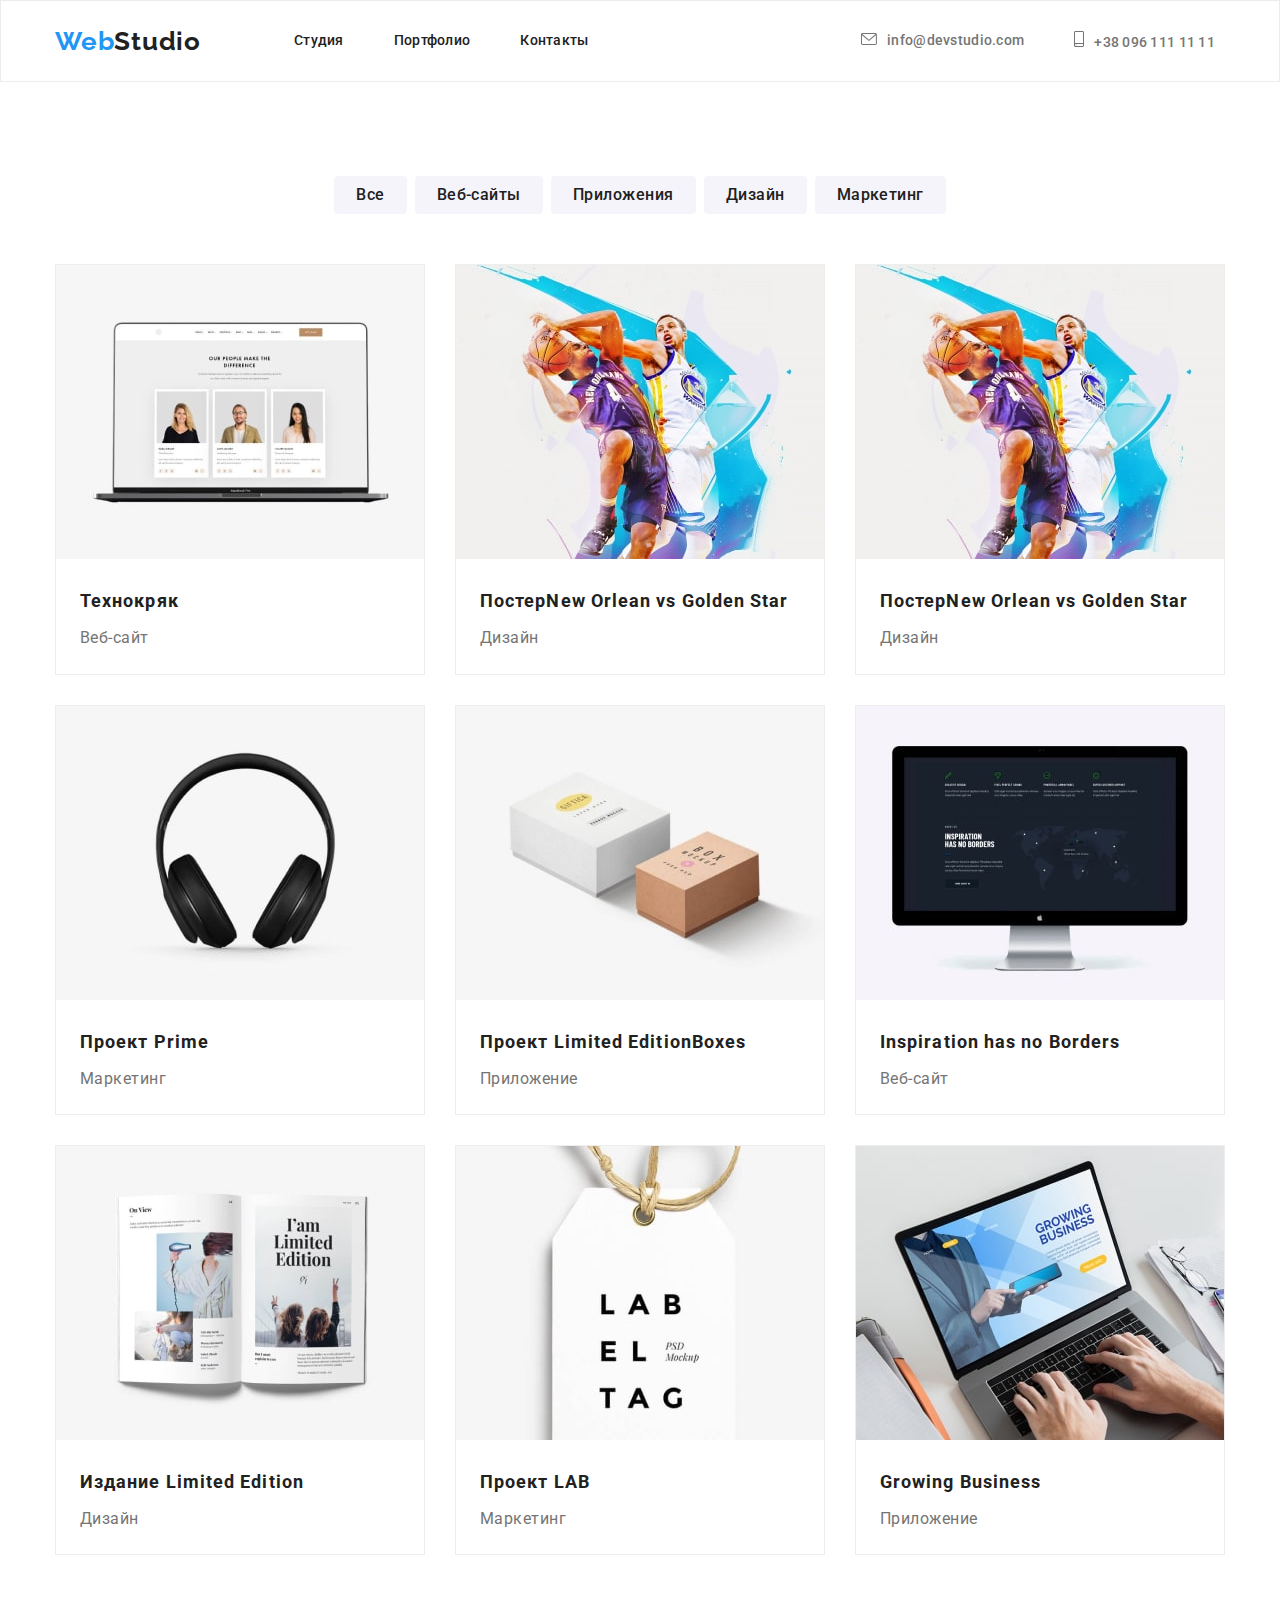
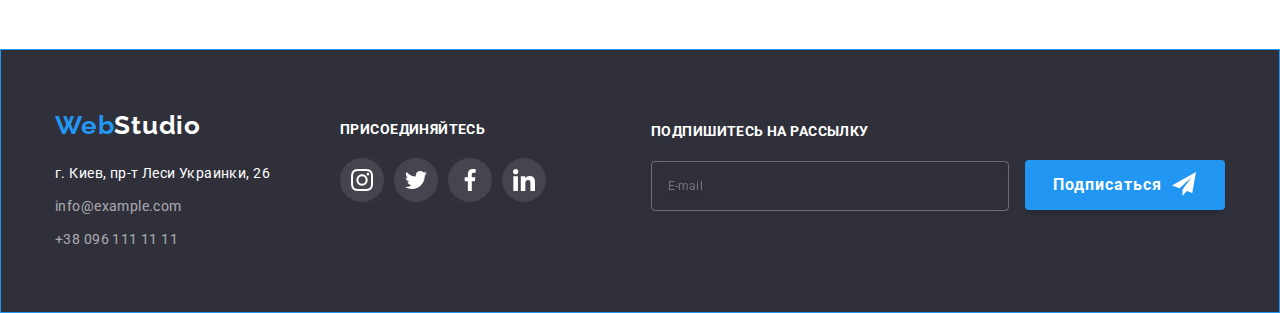
==== portfolio.html @ b1e1c4d8 "ДЗ6" ====
<!DOCTYPE html>
<html lang="ru">
  <head>
    <meta charset="UTF-8" />
    <meta http-equiv="X-UA-Compatible" content="IE=edge" />
    <meta name="viewport" content="width=device-width, initial-scale=1.0" />
    <title>portfolio</title>
    <link
      href="https://fonts.googleapis.com/css2?family=Comfortaa&family=Montserrat:wght@400;500;700&family=Open+Sans:wght@400;600;700&family=Raleway:wght@400;600;700&family=Roboto:wght@400;500;700;900&display=swap"
      rel="stylesheet"
    />
    <link rel="stylesheet" href="https://cdnjs.cloudflare.com/ajax/libs/modern-normalize/1.1.0/modern-normalize.min.css">  
    <link rel="stylesheet" href="https://cdnjs.cloudflare.com/ajax/libs/modern-normalize/1.1.0/modern-normalize.min.css">
    <link rel="stylesheet" href="./CSS/styles.css" class="body"/>
  </head>
  <body>

    <!-- -------header------- -->

    <header class="page-header">
     <div class="conteiner header">
         <a href="./index.html" class="link header-text-first" lang="en"><span class="header-text">Web</span>Studio</a>
     <ul class="header-list">
        <li class="header-item"><a href="" class="header-link link">Студия</a></li>
        <li class="header-item"><a href="" class="header-link current link">Портфолио</a></li>
        <li class="header-item"><a href="" class="header-link link ">Контакты</a></li>
     </ul>
    <ul class="contacts">
         <li class="header-item-contact">
             <a href="mailtoinfo@devstudio.com" class="header-mail link">
                 <svg class="header-icon" width="16" height="12">
                             <use href="./images/icons.svg#icon-envelope"></use>
                         </svg>info@devstudio.com</a>
                        </li>
         <li class="header-item-contact">
             <a href="tel:+380961111111" class="header-tel link">
                 <svg class="header-icon" width="10" height="16">
                             <use href="./images/icons.svg#icon-smartphone"></use>
                         </svg>+38 096 111 11 11</a>
                        </li>
     </ul>
     </div>
 </header>

    <main>
      <section class="section-portfolio">
        <div class="conteiner button">
           <h1 class="visually-hidden">portfolio</h1>
        <ul class="button-list">
          <li class="item"><button type="button" class="button-item">Все</button></li>
          <li class="item"><button type="button" class="button-item">Веб-сайты</button></li>
          <li class="item"><button type="button" class="button-item">Приложения</button></li>
          <li class="item"><button type="button" class="button-item">Дизайн</button></li>
          <li class="item"><button type="button" class="button-item">Маркетинг</button></li>
        </ul>
        </div>
       

      <!-- -------EXAMPLES------- -->
    
        <div class="conteiner examples">
          <ul class="examples-list">
          <li class="examples-item">
            <a href="" class="examples-link">
              <div class="examples-color-text">
              <img
              src="./images/portfolio1.jpg"
              alt=""
              width="370"
              height="294"/>
              <p class="color-text">Ресурс предлагает комплексные предложения с разным уровнем функционала и сервисов. Все это позволит посетителю получить исчерпывающие сведения о компании или частном лице.</p>
            </div>

              <div class="card">
                <h2 class="examples-title link">Технокряк</h2>
            <p class="examples-text">Веб-сайт</p>
              </div>
            </a>
            
          </li>

          <li class="examples-item">
            <a href="" class="examples-link">
              <div class="examples-color-text">
              <img
              src="./images/portfolio2.jpg"
              alt="постер"
              width="370"
              height="294"/>
              <p class="color-text">Ресурс предлагает комплексные предложения с разным уровнем функционала и сервисов. Все это позволит посетителю получить исчерпывающие сведения о компании или частном лице.</p>
            </div>
            
              <div class="card">
                 <h2 class="examples-title">
              Постер<span lang="en">New Orlean vs Golden Star</span>
            </h2>
            <p class="examples-text">Дизайн</p>
              </div>
            </a>
            
          </li>
          <li class="examples-item">
            <a href="" class="examples-link">
              <div class="examples-color-text">
              <img
              src="./images/portfolio2.jpg"
              alt="постер"
              width="370"
              height="294"/>
              <p class="color-text">Ресурс предлагает комплексные предложения с разным уровнем функционала и сервисов. Все это позволит посетителю получить исчерпывающие сведения о компании или частном лице.</p>
            </div>
            
              <div class="card">
                 <h2 class="examples-title">
              Постер<span lang="en">New Orlean vs Golden Star</span>
            </h2>
            <p class="examples-text">Дизайн</p>
              </div>
            </a>
            
          </li>
          <li class="examples-item">
            <a href="" class="examples-link">
              <div class="examples-color-text">
              <img
              src="./images/portfolio4.jpg"
              alt="наушники"
              width="370"
              height="294"/>
              <p class="color-text">Ресурс предлагает комплексные предложения с разным уровнем функционала и сервисов. Все это позволит посетителю получить исчерпывающие сведения о компании или частном лице.</p>
            </div>
            
              <div class="card">
                <h2 class="examples-title">Проект <span lang="en">Prime</span></h2>
            <p class="examples-text">Маркетинг</p>
              </div>
            </a>
            
          </li>
          <li class="examples-item">
            <a href="" class="examples-link">
              <div class="examples-color-text">
              <img
              src="./images/portfolio5.jpg"
              alt="коробки"
              width="370"
              height="294"/>
              <p class="color-text">Ресурс предлагает комплексные предложения с разным уровнем функционала и сервисов. Все это позволит посетителю получить исчерпывающие сведения о компании или частном лице.</p>
            </div>
            
              <div class="card">
                <h2 class="examples-title">
              Проект <span lang="en">Limited EditionBoxes</span>
            </h2>
            <p class="examples-text">Приложение</p>
              </div>
            </a>
            
          </li>
          <li class="examples-item" >
            <a href="" class="examples-link">
              <div class="examples-color-text">
              <img src="./images/portfolio6.jpg" 
            alt="ноутбук"
              width="370"
              height="294"/>
              <p class="color-text">Ресурс предлагает комплексные предложения с разным уровнем функционала и сервисов. Все это позволит посетителю получить исчерпывающие сведения о компании или частном лице.</p>
            </div>
            
              <div class="card">
                <h2 class="examples-title" lang="en">Inspiration has no Borders</h2>
            <p class="examples-text">Веб-сайт</p>
              </div>
            </a>
            
          </li>
          <li class="examples-item">
            <a href="" class="examples-link">
              <div class="examples-color-text">
              <img
              src="./images/portfolio7.jpg"
              alt="журнал"
              width="370"
              height="294"/>
              <p class="color-text">Ресурс предлагает комплексные предложения с разным уровнем функционала и сервисов. Все это позволит посетителю получить исчерпывающие сведения о компании или частном лице.</p>
            </div>
            
              <div class="card">
                <h2 class="examples-title">Издание <span lang="en">Limited Edition</span>
            </h2>
            <p class="examples-text">Дизайн</p>
              </div>
            </a>
            
          </li>
          <li class="examples-item">
            <a href="" class="examples-link">
              <div class="examples-color-text">
              <img
              src="./images/portfolio8.jpg"
              alt="проект"
              width="370"
              height="294"
            />
            <p class="color-text">Ресурс предлагает комплексные предложения с разным уровнем функционала и сервисов. Все это позволит посетителю получить исчерпывающие сведения о компании или частном лице.</p>
            </div>
            
            <div class="card">
              <h2 class="examples-title">Проект <span lang="en">LAB</span></h2>
            <p class="examples-text">Маркетинг</p>
            </div>
            </a>
          
          </li>
          <li class="examples-item">
            <a href="" class="examples-link">
              <div class="examples-color-text">
              <img
              src="./images/portfolio9.jpg"
              alt="ноутбук"
              width="370"
              height="294"/>
              <p class="color-text">Ресурс предлагает комплексные предложения с разным уровнем функционала и сервисов. Все это позволит посетителю получить исчерпывающие сведения о компании или частном лице.</p>
            </div>
            
              <div class="card">
                <h2 class="examples-title" lang="en">Growing Business</h2>
            <p class="examples-text">Приложение</p>
              </div>
            </a>
          </li>
        </ul>
        </div>
      
      </section>
    </main>

    <!-- ---FOOTER--- -->
    <footer class="footer">

    <div class="conteiner">

        <ul class="footer-position">
    <li>
        <a href="" class="footer-link link" lang="en" ><span class="footer-text-first">Web</span><span class="footer-text-second">Studio</span></a>
<address class="footer-list"><a href="https://goo.gl/maps/AT3xG3cLioMoSBbq5" target="_blank" class="footer-link-map link">г. Киев, пр-т Леси Украинки, 26</a></address>
<ul>
    <li class="foote-list"><a href="mailto:info@example.com" class="footer-email link">info@example.com</a></li>
    <li><a href="tel:+380961111111" class="footer-tel link">+38 096 111 11 11</a></li>
</ul>
    </li>
    <li class="conteiner-footer-second">
        <h2 class="footer-title">присоединяйтесь</h2>
            <ul class="footer-action list">
                 <li class="footer-action-item">
                     <a href="" class="footer-action-link">
                         <svg class="footer-action-icon" width="22" height="22">
                             <use href="./images/icons.svg#icon-instagram"></use>
                         </svg>
                     </a>
                         
                </li>
                <li class="footer-action-item">
                     <a href="" class="footer-action-link">
                         <svg class="footer-action-icon" width="22" height="22">
                             <use href="./images/icons.svg#icon-twitter"></use>
                         </svg>
                     </a>
                         
                </li>
                <li class="footer-action-item">
                     <a href="" class="footer-action-link">
                         <svg class="footer-action-icon" width="22" height="22">
                             <use href="./images/icons.svg#icon-facebook"></use>
                         </svg>
                     </a>
                         
                </li>
                <li class="footer-action-item">
                     <a href="" class="footer-action-link">
                         <svg class="footer-action-icon" width="22" height="22">
                             <use href="./images/icons.svg#icon-linkedin"></use>
                         </svg>
                     </a>
                         
                </li>
                 
             </ul>
    </li>

    <li class="footer-form">
        <p class="footer-title">Подпишитесь на рассылку</p>
        <form action="">
            <input class="footer-input footer-input-text" type="text" name="" id="" placeholder="E-mail">
            <button class="footer-button" type="submit">Подписаться
                <span><svg class="footer-form-icon" width="24" height="24">
                             <use href="./images/icons2.svg#icon-send"></use>
                         </svg></span>
            </button>
        </form>
    </li>
</ul>

             </div>
    </div>
</footer>
  </body>
</html>
---- CSS/styles.css ----
:root {
  --main-title-color:#212121 ;
  --second-title-color: #757575;
  --third-title-color: #FFFFFF;;
  --accent-color: #2196F3; 
  --timing-function: cubic-bezier(0.4, 0, 0.2, 1);
}

body {
  font-family: "Roboto", sans-serif;
  background-color: #FFFFFF;

}

ul {
    list-style: none;
    padding: 0;
    margin: 0;
}

.link {
  text-decoration: none;
}

.visually-hidden {
  position: absolute;
  white-space: nowrap;
  width: 1px;
  height: 1px;
  overflow: hidden;
  border: 0;
  padding: 0;
  clip: rect(0 0 0 0);
  clip-path: inset(50%);
  margin: -1px;
}

.conteiner {
  width: 1200px;
  margin-left: 15px;
    margin-right: 15px;
  /* outline: 1px solid tomato; */
}

.h1,
.h2,
.h3,
.p,
.ul {
  margin-top: 0;
  margin-bottom: 0;
}

/* <!-- ---header--- --> */
.header {
display: flex;
align-items: center;
}

.page-header {
border: 1px solid  #ECECEC;
}

.header-text-first,
.header-text {
  font-family: 'Raleway', sans-serif;
  font-weight: 700;
font-size: 26px;
line-height: 1.19;
letter-spacing: 0.03em;
color: var(--main-title-color)
}

.header-text {
color: var(--accent-color);
}

.text {
color: #000000;
}

.header-icon {
align-items: center;
margin-right: 10px;
fill: currentColor;
}


.header-link:hover,
.header-link:focus,
.header-mail:hover,
.header-mail:focus,
.header-tel:hover,
.header-tel:focus {
  color: var(--accent-color);
}


.header-list {
  display: flex;
  margin-left: 93px;
}

.header-link,
.header-mail {
  font-weight: 500;
font-size: 14px;
line-height: 1.14;
letter-spacing: 0.02em;
color: var(--second-title-color);
transition: color 250ms cubic-bezier(0.4, 0, 0.2, 1);
}


.header-item:not(:last-child) {
  margin-right: 50px;
} 

.current {
  color: var(--accent-color);
   display: block;
  padding-bottom: 32px;
  padding-top: 32px;
  position: relative;
}

.header-link {
  display: block;
  padding-bottom: 32px;
  padding-top: 32px;
  font-weight: 500;
font-size: 14px;
line-height: 1.14;
letter-spacing: 0.02em;
color: #212121;
}

.current::after{
  content: '';
  display: block;
  width: 100%;
height: 4px;
margin-top: 28px;
position: absolute;
background: #2196F3;
border-radius: 2px;

opacity: 0;
transition: opacity 250ms var(--timing-function) ;
}

.header-link:hover::after {
  opacity: 1;
}

.header-mail {
color: var(--second-title-color);
margin-right: 50px;
}


.header-tel {
  font-weight: 500;
font-size: 14px;
line-height: 1.14;
letter-spacing: 0.02em;
  color: var(--second-title-color);
 margin-right: 10px;
 transition: color 250ms cubic-bezier(0.4, 0, 0.2, 1);
}

.contacts {
  margin-left: auto;
  display: flex;
  justify-content: center;
}

/* <!-- ---HERO--- --> */

.hero {
  background-color: #2F303A;
}

.overlay {
  min-width: 1600px;
  height: 600px;
  margin-right: auto;
  margin-left: auto;
  background-image: linear-gradient(
      rgba(47, 48, 58, 0.4),
      rgba(47, 48, 58, 0.4)
    ),
  url(../images/hero-picture.jpg);
   background-position: center;
  background-size: cover;
  background-repeat: no-repeat;
}

.conteiner-hero {
  text-align: center;
  padding-top: 200px;
  padding-bottom: 200px;
}

.hero-title {
  margin-top: 0;
  margin-bottom: 0;
  padding-bottom: 30px;
  font-weight: 900;
font-size: 44px;
line-height: 1.36;
letter-spacing: 0.06em;
text-transform: uppercase;
color: var(--third-title-color);
}
.hero-button {
  font-family: 'Roboto', sans-serif;
font-weight: 700;
font-size: 16px;
line-height: 1.88;
min-width: 200px;
min-height: 50px;
box-shadow: 0px 4px 4px rgba(0, 0, 0, 0.15);
border-radius: 4px;
border: none;
align-items: center;
letter-spacing: 0.06em;
color: #FFFFFF;
background-color: #2196F3;
/* position: relative; */
}



/* <!-- ---benefits--- --> */

.benefits {
  padding-top: 94px;
  padding-bottom: 94px;
  
}

.benefits-list {
  display: flex;
  background-color: F5F4FA;
}

.benefits-cart {
  display: flex;
  align-items: center;
  justify-content: center;
 height: 120px;
 width: 270px;
 background-color: #F5F4FA;
 margin-bottom: 30px;
 
}

.benefits-item {
  width: 270px;
  margin-right: 30px;
}

.benefits-item:last-child {
  margin-right: 0;
}


.benefits-item-tetle {
  margin-top: 0;
  margin-bottom: 0;
  margin-bottom: 10px;
  font-size: 14px;
line-height: 16px;
letter-spacing: 0.03em;
text-transform: uppercase;
color: var(--main-title-color);
}
.benefits-text {
  margin-top: 0;
  margin-bottom: 0;
  font-weight: 400;
font-size: 14px;
line-height: 1.71;
letter-spacing: 0.03em;
color: var(--second-title-color);
}

/* <!-- ---work--- --> */

.work {
  padding-bottom: 94px;
}

.work-title {
  margin-top: 0;
  margin-bottom: 50px;
  font-size: 36px;
line-height: 1.17;
text-align: center;
letter-spacing: 0.03em;
color: var(--main-title-color);
}

.work-list {
  display: flex;
  flex-wrap: wrap;
 
}

.work-item {
  margin-right: 30px;
}

.work-img {
  display: block; 
  max-width: 100%; 
  height: auto;
}



.work-item:last-child {
  margin-right: 0;
}

.work-top-text {
position: relative;
}


.top-text {
  font-weight: 700;
font-size: 14px;
line-height: 1.14;
text-align: center;
letter-spacing: 0.03em;
text-transform: uppercase;
color: var(--third-title-color);
  background: rgba(47, 48, 58, 0.8);
  padding: 27px 82px;
  margin-top: 0;
  margin-bottom: 0;
  width: 100%;
  position: absolute;
  bottom: 0;
}
/* <!-- ---team--- --> */

.team {
  background: #F5F4FA;
  padding-top: 94px;
  padding-bottom: 94px;
}

.team-title {
  margin-top: 0;
  margin-bottom: 50px;
  font-size: 36px;
line-height: 1.17;
text-align: center;
letter-spacing: 0.03em;
color: var(--main-title-color);
}

.team-list {
  display: flex;
}

.team-caption,
.team-text {
  
font-weight: 500;
font-size: 16px;
line-height: 1.19;
text-align: center;
letter-spacing: 0.03em;
color: var(--main-title-color);
}

.team-caption {
  margin-top: 0;
  margin-bottom: 10px;
}
.team-text {
  font-weight: 400;
  margin-top: 0;
  margin-bottom: 12;
color: var(--second-title-color);
}

.action {
  display: flex;
  justify-content: center;
  transition: color 250ms cubic-bezier(0.4, 0, 0.2, 1); 
}

.action-item {
  margin-right: 10px;
  width: 44px;
  height: 44px;
}

.action-link {
  width: 100%;
  height: 100%;
  background-color: var(--third-title-color);
  border-radius: 50%;
  display: flex;
  align-items: center;
  justify-content: center;
  color: #AFB1B8;
   transition: color 250ms cubic-bezier(0.4, 0, 0.2, 1),
   background-color 250ms cubic-bezier(0.4, 0, 0.2, 1);
  }

.action-item:last-child {
 margin-right: 0;
}


.action-icon {
  width: 22px;
  height: 22px;
align-items: center;
fill: currentColor;
}

.action-link:hover,
.action-link:focus {
  background-color: var(--accent-color);
}

.action-link:hover .action-icon,
.action-link:focus .action-icon  {
  fill: #FFFFFF;
}


.team-item {
 margin-right: 30px; 
 background-color: var(--third-title-color);
 box-shadow: 0px 1px 3px rgba(0, 0, 0, 0.12), 0px 1px 1px rgba(0, 0, 0, 0.14), 0px 2px 1px rgba(0, 0, 0, 0.2);
border-radius: 0px 0px 4px 4px;
}

.team-item-text {
  padding-top: 30px;
  padding-bottom: 30px;
}

.team-item:last-child {
  margin-right: 0;
}
/* ---CLIENTS--- */
.client {
  padding-top: 88px;
  padding-bottom: 96px;
}


.clients-title {
  margin-bottom: 50px;
  font-weight: 700;
font-size: 36px;
line-height: 1.17;
text-align: center;
letter-spacing: 0.03em;
color: var(--main-title-color);
}

.clients-list {
  display: flex;
  justify-content: center;
}

.clients-item {
  margin-right: 30px;
  width: 170px;
  height: 92px;
border-radius: 4px;
  border: 1px solid #AFB1B8;
}

.clients-item:last-child {
  margin-right: 0;
}

.clients-icon {
   align-items: center;
   justify-content: center;
fill: currentColor;
}

.clients-link {
  width: 100%;
  height: 100%;
  display: flex;
  justify-content: center;
  align-items: center;
  color: #AFB1B8;
transition: color 2500ms cubic-bezier(0.4, 0, 0.2, 1),
border-color 2500ms cubic-bezier(0.4, 0, 0.2, 1);
}

.clients-item:hover,
.clients-item:focus {
  border-color: var(--accent-color);
}


.clients-link:hover .clients-icon,
.clients-link:focus .clients-icon {
  fill: var(--accent-color);
 
}

.action-link:hover,
.action-link:focus {
  background-color: var(--accent-color);
  fill: var(--third-title-color);
}


/* <!-- ---footer--- --> */

.footer {
  background: #2F303A;
  padding-top: 60px;
  padding-bottom: 60px;
  border: 1px solid #2196F3;
}

.footer-position {
  display: flex;
  align-items: flex-start;
 position: relative;
}


.footer-link-map {
   font-size: 14px;
line-height: 1.71;
letter-spacing: 0.03em;
color: #FFFFFF;
font-style: normal;
}

.footer-list {
padding-top: 0;
  margin-bottom: 9px;
}

.footer-link {
  display: inline-block;
  margin-bottom: 20px;
  font-size: 14px;
line-height: 1.71;
letter-spacing: 0.03em;
color: rgba(255, 255, 255, 0.6);
transition: color 250ms cubic-bezier(0.4, 0, 0.2, 1);
}


.footer-link:hover,
.footer-link-map:focus {
  color: var(--accent-color);
}

.footer-text-first,
.footer-text-second  {
  font-family: 'Raleway', sans-serif;
font-style: normal;
font-weight: 700;
font-size: 26px;
line-height: 1.19;
letter-spacing: 0.03em;
color: var(--accent-color);

}
.footer-text-second {
color: #FFFFFF;
}

.footer-email,
.footer-tel {
  font-size: 14px;
line-height: 1.71;
letter-spacing: 0.03em;
color: rgba(255, 255, 255, 0.6);
}

.footer-email {
  font-size: 14px;
line-height: 1.71;
letter-spacing: 0.03em;
color: rgba(255, 255, 255, 0.6);
}

.foote-list {
   margin-bottom: 9px;
}

.conteiner-footer-second {
 margin-left: 70px;

}

.footer-title {
  margin-bottom: 20px;
  font-weight: 700;
font-size: 14px;
line-height: 1.14;
letter-spacing: 0.03em;
text-transform: uppercase;
color: #FFFFFF;
}



.footer-action {
  display: flex;
  justify-content: center;
}

.footer-action-item {
   width: 44px;
  height: 44px;
  margin-right: 10px;
}
.footer-action-item:last-child {
  margin-right: 0;
}

.footer-action-link {
width: 100%;
  height: 100%;
  background: rgba(255, 255, 255, 0.1);
  border-radius: 50%;
  display: flex;
  align-items: center;
  justify-content: center;
  fill: #ffffff;
  transition: color 250ms cubic-bezier(0.4, 0, 0.2, 1),
   background-color 250ms cubic-bezier(0.4, 0, 0.2, 1);
}

.footer-action-link:hover,
.footer-action-link:focus {
  background-color: var(--accent-color);
  fill: var(--third-title-color);
}

.footer-input {
 margin-right: 12px;
 padding-left: 16px;
border: 1px solid rgba(255, 255, 255, 0.3);
filter: drop-shadow(0px 4px 4px rgba(0, 0, 0, 0.15));
border-radius: 4px;
width: 358px;
height: 50px;
background-color: transparent;
}

.footer-form {
 position: absolute;
 right: 0;

}

.form-button {
  font-family: 'Roboto', sans-serif;
font-weight: 700;
font-size: 16px;
line-height: 1.88;
min-width: 200px;
min-height: 50px;
box-shadow: 0px 4px 4px rgba(0, 0, 0, 0.15);
border-radius: 4px;
border: none;
letter-spacing: 0.06em;
color: var(--third-title-color);
background-color: var(--accent-color);
margin-left: 124px;
padding: 10px 55px;
display: block;
align-items: center;
margin-top: 30px;
text-align: center;
}


.button-item {
  display: block;
  font-family: 'Roboto', sans-serif;
  font-weight: 500;
font-size: 16px;
line-height: 1.63;
text-align: center;
letter-spacing: 0.03em;
color: var(--main-title-color);
background: #F5F4FA;
border-radius: 4px;
border: none;
padding: 6px 22px;
text-decoration: none;
 transition: color 250ms cubic-bezier(0.4, 0, 0.2, 1),
  background-color 250ms cubic-bezier(0.4, 0, 0.2, 1),
  box-shadow 250ms cubic-bezier(0.4, 0, 0.2, 1);
}

.footer-button {
   font-family: 'Roboto', sans-serif;
font-weight: 700;
font-size: 16px;
line-height: 1.88;
min-width: 200px;
min-height: 50px;
box-shadow: 0px 4px 4px rgba(0, 0, 0, 0.15);
border-radius: 4px;
border: none;
letter-spacing: 0.06em;
color: var(--third-title-color);
background-color: var(--accent-color);
position: relative;
padding: 10px 28px;
display: inline-flex;
align-items: center;

}

.footer-form-icon {
fill: var(--third-title-color);
margin-left: 10px;
position: absolute;
top: 0;
transform: translateY(50%);
}



/* <!-- ---PORTFOLIO--- --> */
.section-portfolio {
  padding-top: 94px;
  padding-bottom: 94px;
}

.button-list {
display: flex;
margin-bottom: 50px;
justify-content: center;
text-decoration: none;
}

.item:not(:last-child) {
 margin-right: 8px;
}


.button-item {
  display: block;
  font-family: 'Roboto', sans-serif;
  font-weight: 500;
font-size: 16px;
line-height: 1.63;
text-align: center;
letter-spacing: 0.03em;
color: var(--main-title-color);
background: #F5F4FA;
border-radius: 4px;
border: none;
padding: 6px 22px;
text-decoration: none;
 transition: color 250ms cubic-bezier(0.4, 0, 0.2, 1),
  background-color 250ms cubic-bezier(0.4, 0, 0.2, 1),
  box-shadow 250ms cubic-bezier(0.4, 0, 0.2, 1);
}

.button-item:hover,
.button-item:focus {
  color: var(--third-title-color);
  background-color: var(--accent-color);
  box-shadow: 0px 3px 1px rgba(0, 0, 0, 0.1), 0px 1px 2px rgba(0, 0, 0, 0.08), 0px 2px 2px rgba(0, 0, 0, 0.12);
border-radius: 4px;
}


.examples-title {
  margin-top: 0;
margin-bottom: 4px;
  font-size: 18px;
line-height: 2;
letter-spacing: 0.06em;
color: var(--main-title-color);
}
.examples-text {
 margin-top: 0;
 margin-bottom: 0;
  font-size: 16px;
line-height: 1.88;
letter-spacing: 0.03em;
color: var(--second-title-color);
}

.examples-list {
  display: flex;
flex-wrap: wrap;
}

.card {
  padding: 20px 24px;
}

.examples-item {
  margin-right: 30px;
  margin-bottom: 30px;
  width: 370px;
 background: #FFFFFF;
border: 1px solid #EEEEEE; 
}



.examples-item:nth-last-child(-n+3) {
  margin-bottom: 0;
}

.examples-item:nth-child(3n) {
  margin-right: 0;
}

 .examples-item:hover,
 .examples-item:focus {
   filter: drop-shadow(0px 4px 4px rgba(0, 0, 0, 0.25));
 }

 .examples-color-text {
position: relative;
overflow: hidden;
 }

 .color-text {
font-size: 18px;
line-height: 1.56;
letter-spacing: 0.03em;
color: var(--third-title-color);
background: rgba(33, 150, 243, 0.9);
padding: 63px 24px;
height: 100%;
margin-top: 0;
margin-bottom: 0;
position: absolute;
transform: translateY(101%);
top: 0;
transition: transform 250ms cubic-bezier(0.4, 0, 0.2, 1);
 }

 .examples-link:hover .color-text {
 transform: translateY(0); 
 
}

.examples-link {
 text-decoration: none;
}

.conteiner, .examples {
  width: 1200px;
  padding-right: 15px;
  padding-left: 15px;
  margin-right: auto;
  margin-left: auto;

}
/* ---MODAL--- */

.is-hidden {
  visibility: hidden;
  opacity: 0;
  pointer-events: none;
}

.backdrop {
  width: 100%;
  height: 100%;
  position: fixed;
  top: 0;
   background: rgba(0, 0, 0, 0.2);
   transition: opacity 250ms, visibility 250ms;
}

.modal {
  width: 528px;
  min-height: 581px;
  
  background-repeat: 10;
  position: absolute;
  top: 50%;
  left: 50%;
  transform: translate(-50%, -50%);
 background: #FFFFFF;
box-shadow: 0px 1px 3px rgba(0, 0, 0, 0.12), 0px 1px 1px rgba(0, 0, 0, 0.14), 0px 2px 1px rgba(0, 0, 0, 0.2);
border-radius: 4px;
}

.modal-close {
  width: 30px;
height: 30px;
border-radius: 50%;
position: absolute;
top: 8px;
right: 8px;
background: #FFFFFF;
border: 1px solid rgba(0, 0, 0, 0.1);
}

.modal-close:hover .modal-icon {
  fill: var(--accent-color);
}

.modal-icon {
  width: 11PX;
  height: 11PX;
 justify-content: center;
align-items: center;
fill: #000000;
fill: currentColor;
transition: fill 250ms cubic-bezier(0.4, 0, 0.2, 1);
}

textarea {
  resize: none;
}

.modal-form {
box-shadow: 0px 1px 3px rgba(0, 0, 0, 0.12), 0px 1px 1px rgba(0, 0, 0, 0.14), 0px 2px 1px rgba(0, 0, 0, 0.2);
border-radius: 4px;
margin-left: auto;
margin-right: auto;
padding: 40px;
}

.form-comment {
  width: 448px;
  height: 120px;
  padding: 12px 16px;
  outline: none;
}

.form-field {
  display: flex;
  flex-direction: column;
  position: relative;
}

.form-label {
  display: block;
  font-weight: 400;
font-size: 12px;
line-height: 1.17;
letter-spacing: 0.01em;
color: #757575;
margin-bottom: 4px;
margin-top: 10px;
}

.modal-text {
  font-weight: 700;
font-size: 20px;
line-height: 1.15;
text-align: center;
letter-spacing: 0.03em;
color: #212121;
margin-top: 0;
margin-bottom: 0;
}



.form-input {
  width: 448px;
  height: 40px;
  border: 1px solid rgba(33, 33, 33, 0.2);
border-radius: 4px;
appearance: none;
padding-left: 42px;
position: relative;
outline: none;
transition: border 250ms cubic-bezier(0.4, 0, 0.2, 1);
}


.form-input:hover,
 .form-input:focus,
 .form-comment:hover,
 .form-comment:focus {
 border: 1px solid #2196F3;
 outline: none;
}

.form-input:hover + .form-input::after,
.form-input:focus + .form-input::after {
  content: "";
  width: 16px;
  height: 1px;
   background-color: #303030;
  margin-left: 40px;
}

.form-input:hover + .form-icon,
.form-input:focus + .form-icon {
  fill: var(--accent-color);
}



.form-input:focus {
 border: 1px solid #2196F3;
}

.form-input:focus + .form-comment {
   content: "";
  width: 16px;
  height: 1px;
   background-color: #303030;
  margin-left: 12px;
}

.form-comment {
  border: 1px solid rgba(33, 33, 33, 0.2);
border-radius: 4px;
margin-bottom: 20px;
transition: border 250ms cubic-bezier(0.4, 0, 0.2, 1);
}

.form-field textarea::placeholder {
font-size: 12px;
line-height: 1.17;
letter-spacing: 0.01em;
color: rgba(117, 117, 117, 0.5);
}

.footer-input-text{
font-size: 12px;
line-height: 1.17;
letter-spacing: 0.01em;
color: rgba(255, 255, 255, 0.6);;
}

.form-icon {
  width: 18px;
  height: 18px;
  position: absolute;
  left: 12px;
  top: 50%;
  transform: translateY(-50%);
  fill: currentColor;
  transition: fill 250ms cubic-bezier(0.4, 0, 0.2, 1);
}



 .placeholder {
  font-family: 'Roboto';
font-style: normal;
font-weight: 400;
font-size: 14px;
line-height: 16px;
letter-spacing: 0.01em;
color: rgba(117, 117, 117, 0.5);
 }

.form-input:checked + .checkbox-icon {
/* fill: var(--accent-color); */
background-color: #2196F3;
background-size: contain;
background-image: url(../images/icon-policy.svg);
background-origin: border-box;
border-color: #2196F3;
}

.position-icon {
  position: relative;
}

.checkbox {
 position: relative;
  white-space: nowrap;
  width: 1px;
  height: 1px;
  overflow: hidden;
  border: 0;
  padding: 0;
  clip: rect(0 0 0 0);
  clip-path: inset(50%);
 }

.checkbox:checked + .checkbox-icon {
background-color: var(--accent-color);
background-image: url(../images/icon-policy.svg);
background-size: contain;
background-origin: border-box;
background-color: #2196F3;
background-repeat: no-repeat;
border-radius: 2px;
}


.checkbox-icon {
  width: 16px;
  height: 15px;
  display: inline-block;
position: absolute;
background: var(--third-title-color);
top: 50%; 
left: 0;
transform: translateY(-50%);
background-image: url(../images/icons3.svg);
background-repeat: no-repeat;
background-size: contain;
}


.checkbox-label {
 display: inline-block;
  align-items: center;
 position: relative;
 margin-left: 13px;
 padding-left: 24px;
}

.checkbox-text {
  font-size: 14px;
line-height: 1.71;
letter-spacing: 0.03em;
color: #757575;
}

.agree-link {
display: inline-block;
font-size: 14px;
line-height: 1.71;
letter-spacing: 0.03em;
margin-left: 4px;
text-decoration-line: underline;
color: var(--accent-color);
}
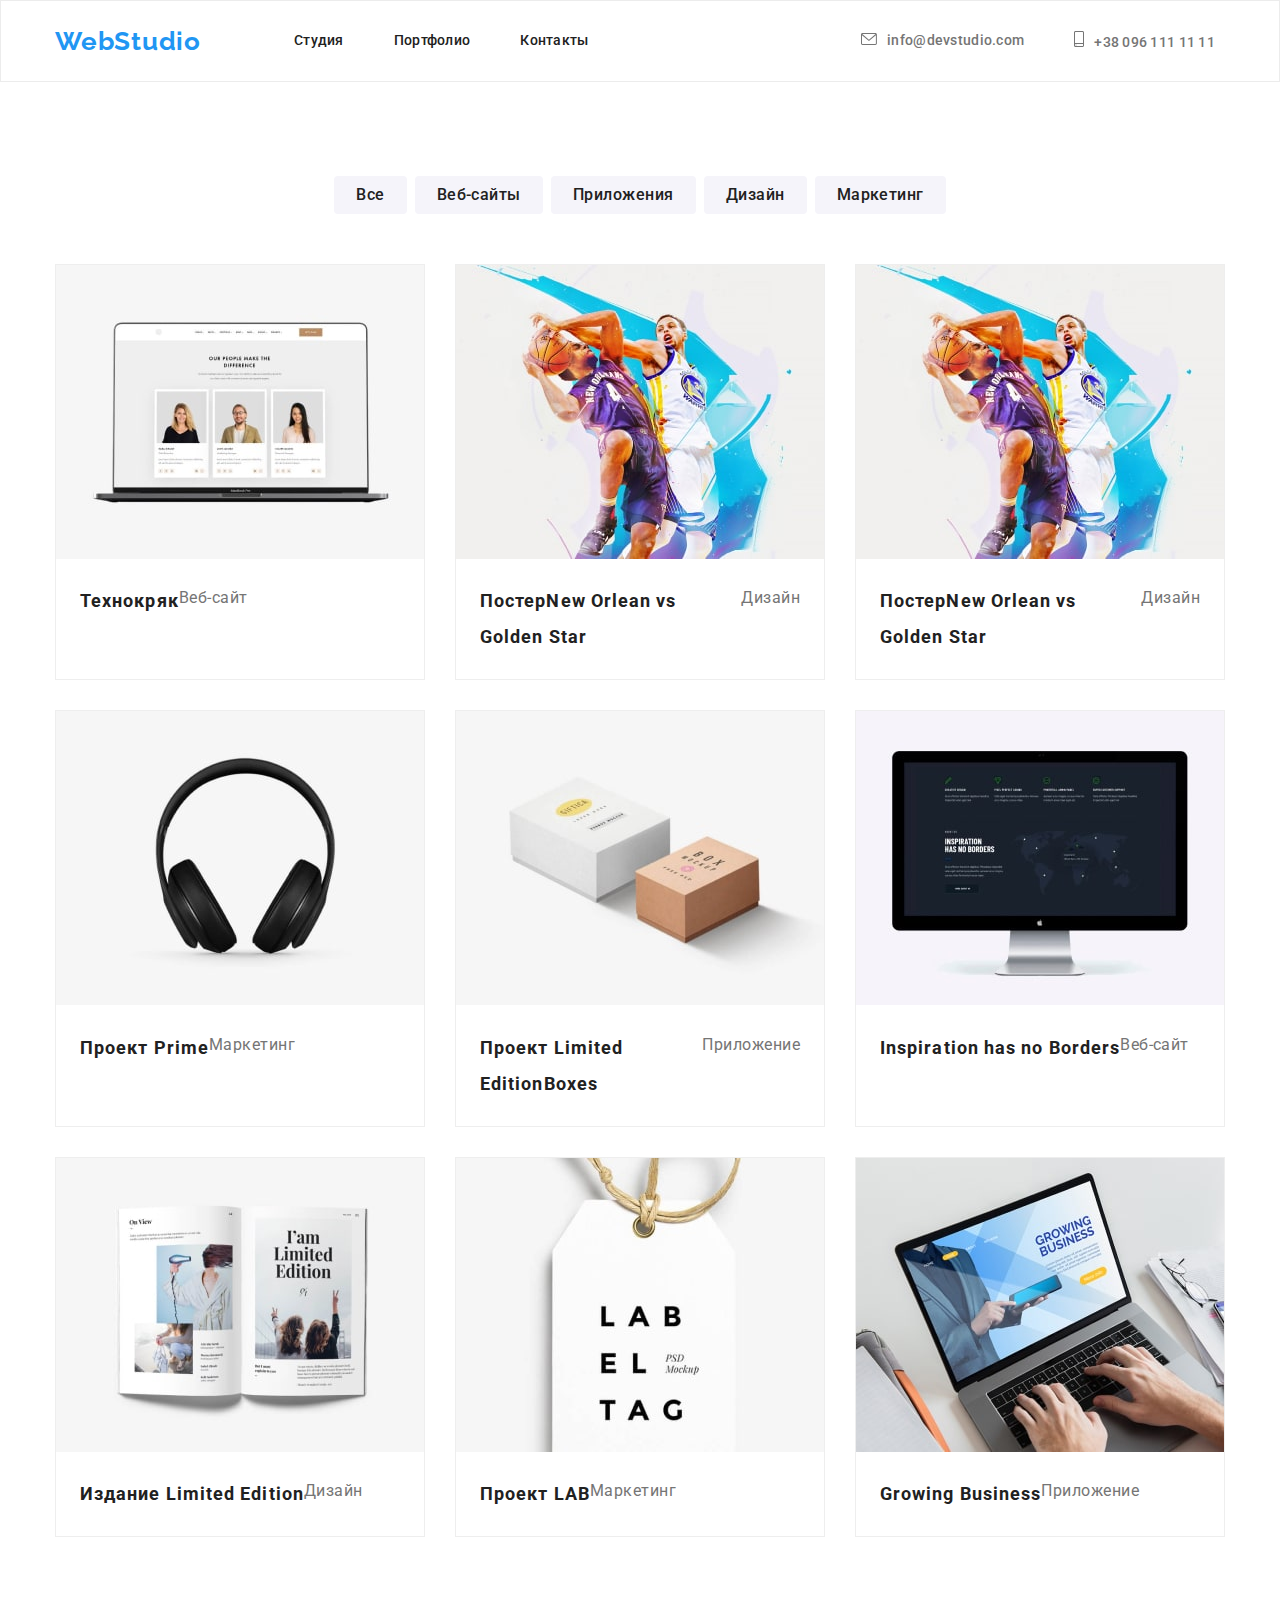
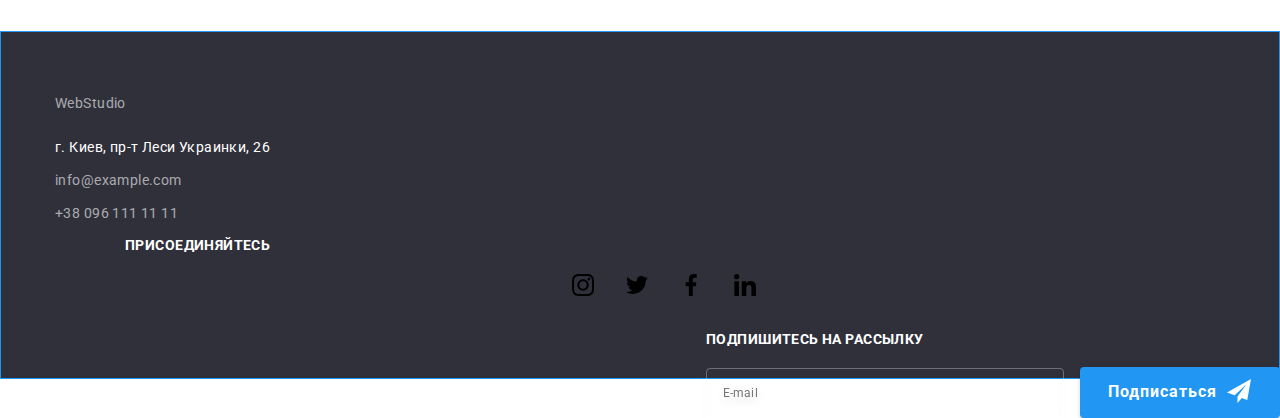
==== commit fa4a3325: "БЭМ" ====
--- a/portfolio.html
+++ b/portfolio.html
@@ -18,23 +18,23 @@
     <!-- -------header------- -->
 
     <header class="page-header">
-     <div class="conteiner header">
-         <a href="./index.html" class="link header-text-first" lang="en"><span class="header-text">Web</span>Studio</a>
-     <ul class="header-list">
-        <li class="header-item"><a href="" class="header-link link">Студия</a></li>
-        <li class="header-item"><a href="" class="header-link current link">Портфолио</a></li>
-        <li class="header-item"><a href="" class="header-link link ">Контакты</a></li>
+     <div class="conteiner nav">
+         <a href="" class="logo link" lang="en"><span class="logo__text">Web</span>Studio</a>
+     <ul class="nav__list">
+        <li class="nav__item"><a href="" class="nav__link link">Студия</a></li>
+        <li class="nav__item"><a href="" class="nav__link current link">Портфолио</a></li>
+        <li class="nav__item"><a href="" class="nav__link link ">Контакты</a></li>
      </ul>
-    <ul class="contacts">
-         <li class="header-item-contact">
-             <a href="mailtoinfo@devstudio.com" class="header-mail link">
-                 <svg class="header-icon" width="16" height="12">
+     <ul class="contacts">
+         <li class="contact__item">
+             <a href="mailtoinfo@devstudio.com" class="contact__mail link">
+                 <svg class="contact__icon" width="16" height="12">
                              <use href="./images/icons.svg#icon-envelope"></use>
                          </svg>info@devstudio.com</a>
                         </li>
-         <li class="header-item-contact">
-             <a href="tel:+380961111111" class="header-tel link">
-                 <svg class="header-icon" width="10" height="16">
+         <li class="contact__item">
+             <a href="tel:+380961111111" class="contact__tel link">
+                 <svg class="contact__icon" width="10" height="16">
                              <use href="./images/icons.svg#icon-smartphone"></use>
                          </svg>+38 096 111 11 11</a>
                         </li>
--- a/CSS/styles.css
+++ b/CSS/styles.css
@@ -52,7 +52,7 @@
 }
 
 /* <!-- ---header--- --> */
-.header {
+.nav {
 display: flex;
 align-items: center;
 }
@@ -61,48 +61,54 @@
 border: 1px solid  #ECECEC;
 }
 
-.header-text-first,
-.header-text {
+.logo,
+.logo__text {
   font-family: 'Raleway', sans-serif;
   font-weight: 700;
 font-size: 26px;
 line-height: 1.19;
 letter-spacing: 0.03em;
-color: var(--main-title-color)
-}
-
-.header-text {
 color: var(--accent-color);
 }
+
+
+.logo--light {
+ color: #FFFFFF;
+}
+
+.logo--dark {
+ color: var(--main-title-color) 
+}
+
 
 .text {
 color: #000000;
 }
 
-.header-icon {
+.contact__icon {
 align-items: center;
 margin-right: 10px;
 fill: currentColor;
 }
 
 
-.header-link:hover,
-.header-link:focus,
-.header-mail:hover,
-.header-mail:focus,
-.header-tel:hover,
-.header-tel:focus {
+.nav__link:hover,
+.nav__link:focus,
+.contact__mail:hover,
+.contact__mail:focus,
+.contact__tel:hover,
+.contact__tel:focus {
   color: var(--accent-color);
 }
 
 
-.header-list {
+.nav__list {
   display: flex;
   margin-left: 93px;
 }
 
-.header-link,
-.header-mail {
+.nav__link,
+.contact__mail {
   font-weight: 500;
 font-size: 14px;
 line-height: 1.14;
@@ -112,7 +118,7 @@
 }
 
 
-.header-item:not(:last-child) {
+.nav__item:not(:last-child) {
   margin-right: 50px;
 } 
 
@@ -124,7 +130,7 @@
   position: relative;
 }
 
-.header-link {
+.nav__link {
   display: block;
   padding-bottom: 32px;
   padding-top: 32px;
@@ -149,17 +155,17 @@
 transition: opacity 250ms var(--timing-function) ;
 }
 
-.header-link:hover::after {
+.nav__linklink:hover::after {
   opacity: 1;
 }
 
-.header-mail {
+.contact__mail {
 color: var(--second-title-color);
 margin-right: 50px;
 }
 
 
-.header-tel {
+.contact__tel {
   font-weight: 500;
 font-size: 14px;
 line-height: 1.14;
@@ -181,7 +187,7 @@
   background-color: #2F303A;
 }
 
-.overlay {
+.hero__overlay {
   min-width: 1600px;
   height: 600px;
   margin-right: auto;
@@ -196,13 +202,13 @@
   background-repeat: no-repeat;
 }
 
-.conteiner-hero {
+.hero__conteiner {
   text-align: center;
   padding-top: 200px;
   padding-bottom: 200px;
 }
 
-.hero-title {
+.hero__title {
   margin-top: 0;
   margin-bottom: 0;
   padding-bottom: 30px;
@@ -213,7 +219,7 @@
 text-transform: uppercase;
 color: var(--third-title-color);
 }
-.hero-button {
+.hero__button {
   font-family: 'Roboto', sans-serif;
 font-weight: 700;
 font-size: 16px;
@@ -237,15 +243,14 @@
 .benefits {
   padding-top: 94px;
   padding-bottom: 94px;
-  
-}
-
-.benefits-list {
+}
+
+.benefits__list {
   display: flex;
   background-color: F5F4FA;
 }
 
-.benefits-cart {
+.benefits__icon {
   display: flex;
   align-items: center;
   justify-content: center;
@@ -256,17 +261,17 @@
  
 }
 
-.benefits-item {
+.benefits__item {
   width: 270px;
   margin-right: 30px;
 }
 
-.benefits-item:last-child {
+.benefits_item:last-child {
   margin-right: 0;
 }
 
 
-.benefits-item-tetle {
+.benefits__title {
   margin-top: 0;
   margin-bottom: 0;
   margin-bottom: 10px;
@@ -276,7 +281,7 @@
 text-transform: uppercase;
 color: var(--main-title-color);
 }
-.benefits-text {
+.benefits__text {
   margin-top: 0;
   margin-bottom: 0;
   font-weight: 400;
@@ -292,7 +297,7 @@
   padding-bottom: 94px;
 }
 
-.work-title {
+.work__title {
   margin-top: 0;
   margin-bottom: 50px;
   font-size: 36px;
@@ -302,17 +307,17 @@
 color: var(--main-title-color);
 }
 
-.work-list {
+.img__list {
   display: flex;
   flex-wrap: wrap;
- 
-}
-
-.work-item {
+
+}
+
+.img__item {
   margin-right: 30px;
 }
 
-.work-img {
+.img__cart{
   display: block; 
   max-width: 100%; 
   height: auto;
@@ -320,16 +325,16 @@
 
 
 
-.work-item:last-child {
+.img__item:last-child {
   margin-right: 0;
 }
 
-.work-top-text {
+.img__top{
 position: relative;
 }
 
 
-.top-text {
+.img__top-text {
   font-weight: 700;
 font-size: 14px;
 line-height: 1.14;
@@ -347,13 +352,13 @@
 }
 /* <!-- ---team--- --> */
 
-.team {
+.team-members {
   background: #F5F4FA;
   padding-top: 94px;
   padding-bottom: 94px;
 }
 
-.team-title {
+.team-members__title {
   margin-top: 0;
   margin-bottom: 50px;
   font-size: 36px;
@@ -363,13 +368,30 @@
 color: var(--main-title-color);
 }
 
-.team-list {
-  display: flex;
-}
-
-.team-caption,
-.team-text {
-  
+.card {
+  display: flex;
+}
+
+
+.card__item {
+ margin-right: 30px; 
+ background-color: var(--third-title-color);
+ box-shadow: 0px 1px 3px rgba(0, 0, 0, 0.12), 0px 1px 1px rgba(0, 0, 0, 0.14), 0px 2px 1px rgba(0, 0, 0, 0.2);
+border-radius: 0px 0px 4px 4px;
+}
+
+.card__item:last-child {
+  margin-right: 0;
+}
+
+
+.card__text {
+  padding-top: 30px;
+  padding-bottom: 30px;
+}
+
+.card__caption,
+.card__description {
 font-weight: 500;
 font-size: 16px;
 line-height: 1.19;
@@ -378,30 +400,30 @@
 color: var(--main-title-color);
 }
 
-.team-caption {
+.card__caption {
   margin-top: 0;
   margin-bottom: 10px;
 }
-.team-text {
+.card__description {
   font-weight: 400;
   margin-top: 0;
   margin-bottom: 12;
 color: var(--second-title-color);
 }
 
-.action {
+.socials {
   display: flex;
   justify-content: center;
   transition: color 250ms cubic-bezier(0.4, 0, 0.2, 1); 
 }
 
-.action-item {
+.socials__item {
   margin-right: 10px;
   width: 44px;
   height: 44px;
 }
 
-.action-link {
+.socials__link {
   width: 100%;
   height: 100%;
   background-color: var(--third-title-color);
@@ -414,44 +436,48 @@
    background-color 250ms cubic-bezier(0.4, 0, 0.2, 1);
   }
 
-.action-item:last-child {
+   .socials__link--light {
+  background-color: var(--third-title-color);
+    color: #AFB1B8;
+  }
+
+  .socials__link--dark {
+  background: rgba(255, 255, 255, 0.1);
+  fill: #ffffff;
+  }
+
+
+
+.socials__link--dark:hover,
+.socials__link--dark:focus {
+  background-color: var(--accent-color);
+  fill: var(--third-title-color);
+}
+
+.socials__item:last-child {
  margin-right: 0;
 }
 
 
-.action-icon {
-  width: 22px;
-  height: 22px;
+.socials__icon {
 align-items: center;
 fill: currentColor;
 }
 
-.action-link:hover,
-.action-link:focus {
+.socials__link:hover,
+.socials__link:focus {
   background-color: var(--accent-color);
 }
 
-.action-link:hover .action-icon,
-.action-link:focus .action-icon  {
+.socials__link:hover .socials__icon,
+.socials__link:focus .socials__icon  {
   fill: #FFFFFF;
 }
 
 
-.team-item {
- margin-right: 30px; 
- background-color: var(--third-title-color);
- box-shadow: 0px 1px 3px rgba(0, 0, 0, 0.12), 0px 1px 1px rgba(0, 0, 0, 0.14), 0px 2px 1px rgba(0, 0, 0, 0.2);
-border-radius: 0px 0px 4px 4px;
-}
-
-.team-item-text {
-  padding-top: 30px;
-  padding-bottom: 30px;
-}
-
-.team-item:last-child {
-  margin-right: 0;
-}
+
+
+
 /* ---CLIENTS--- */
 .client {
   padding-top: 88px;
@@ -459,7 +485,7 @@
 }
 
 
-.clients-title {
+.clients__title {
   margin-bottom: 50px;
   font-weight: 700;
 font-size: 36px;
@@ -469,12 +495,12 @@
 color: var(--main-title-color);
 }
 
-.clients-list {
+.clients__list {
   display: flex;
   justify-content: center;
 }
 
-.clients-item {
+.clients__item {
   margin-right: 30px;
   width: 170px;
   height: 92px;
@@ -482,17 +508,12 @@
   border: 1px solid #AFB1B8;
 }
 
-.clients-item:last-child {
+.clients__item:last-child {
   margin-right: 0;
 }
 
-.clients-icon {
-   align-items: center;
-   justify-content: center;
-fill: currentColor;
-}
-
-.clients-link {
+
+.clients__link {
   width: 100%;
   height: 100%;
   display: flex;
@@ -503,24 +524,23 @@
 border-color 2500ms cubic-bezier(0.4, 0, 0.2, 1);
 }
 
-.clients-item:hover,
-.clients-item:focus {
+.clients__icon {
+   align-items: center;
+   justify-content: center;
+fill: currentColor;
+}
+
+.clients__item:hover,
+.clients__item:focus {
   border-color: var(--accent-color);
 }
 
 
-.clients-link:hover .clients-icon,
-.clients-link:focus .clients-icon {
+.clients__link:hover .clients__icon,
+.clients__link:focus .clients__icon {
   fill: var(--accent-color);
  
 }
-
-.action-link:hover,
-.action-link:focus {
-  background-color: var(--accent-color);
-  fill: var(--third-title-color);
-}
-
 
 /* <!-- ---footer--- --> */
 
@@ -531,7 +551,7 @@
   border: 1px solid #2196F3;
 }
 
-.footer-position {
+.position {
   display: flex;
   align-items: flex-start;
  position: relative;
@@ -562,12 +582,7 @@
 }
 
 
-.footer-link:hover,
-.footer-link-map:focus {
-  color: var(--accent-color);
-}
-
-.footer-text-first,
+/* .footer-text-first,
 .footer-text-second  {
   font-family: 'Raleway', sans-serif;
 font-style: normal;
@@ -580,7 +595,7 @@
 }
 .footer-text-second {
 color: #FFFFFF;
-}
+} */
 
 .footer-email,
 .footer-tel {
@@ -632,24 +647,6 @@
   margin-right: 0;
 }
 
-.footer-action-link {
-width: 100%;
-  height: 100%;
-  background: rgba(255, 255, 255, 0.1);
-  border-radius: 50%;
-  display: flex;
-  align-items: center;
-  justify-content: center;
-  fill: #ffffff;
-  transition: color 250ms cubic-bezier(0.4, 0, 0.2, 1),
-   background-color 250ms cubic-bezier(0.4, 0, 0.2, 1);
-}
-
-.footer-action-link:hover,
-.footer-action-link:focus {
-  background-color: var(--accent-color);
-  fill: var(--third-title-color);
-}
 
 .footer-input {
  margin-right: 12px;
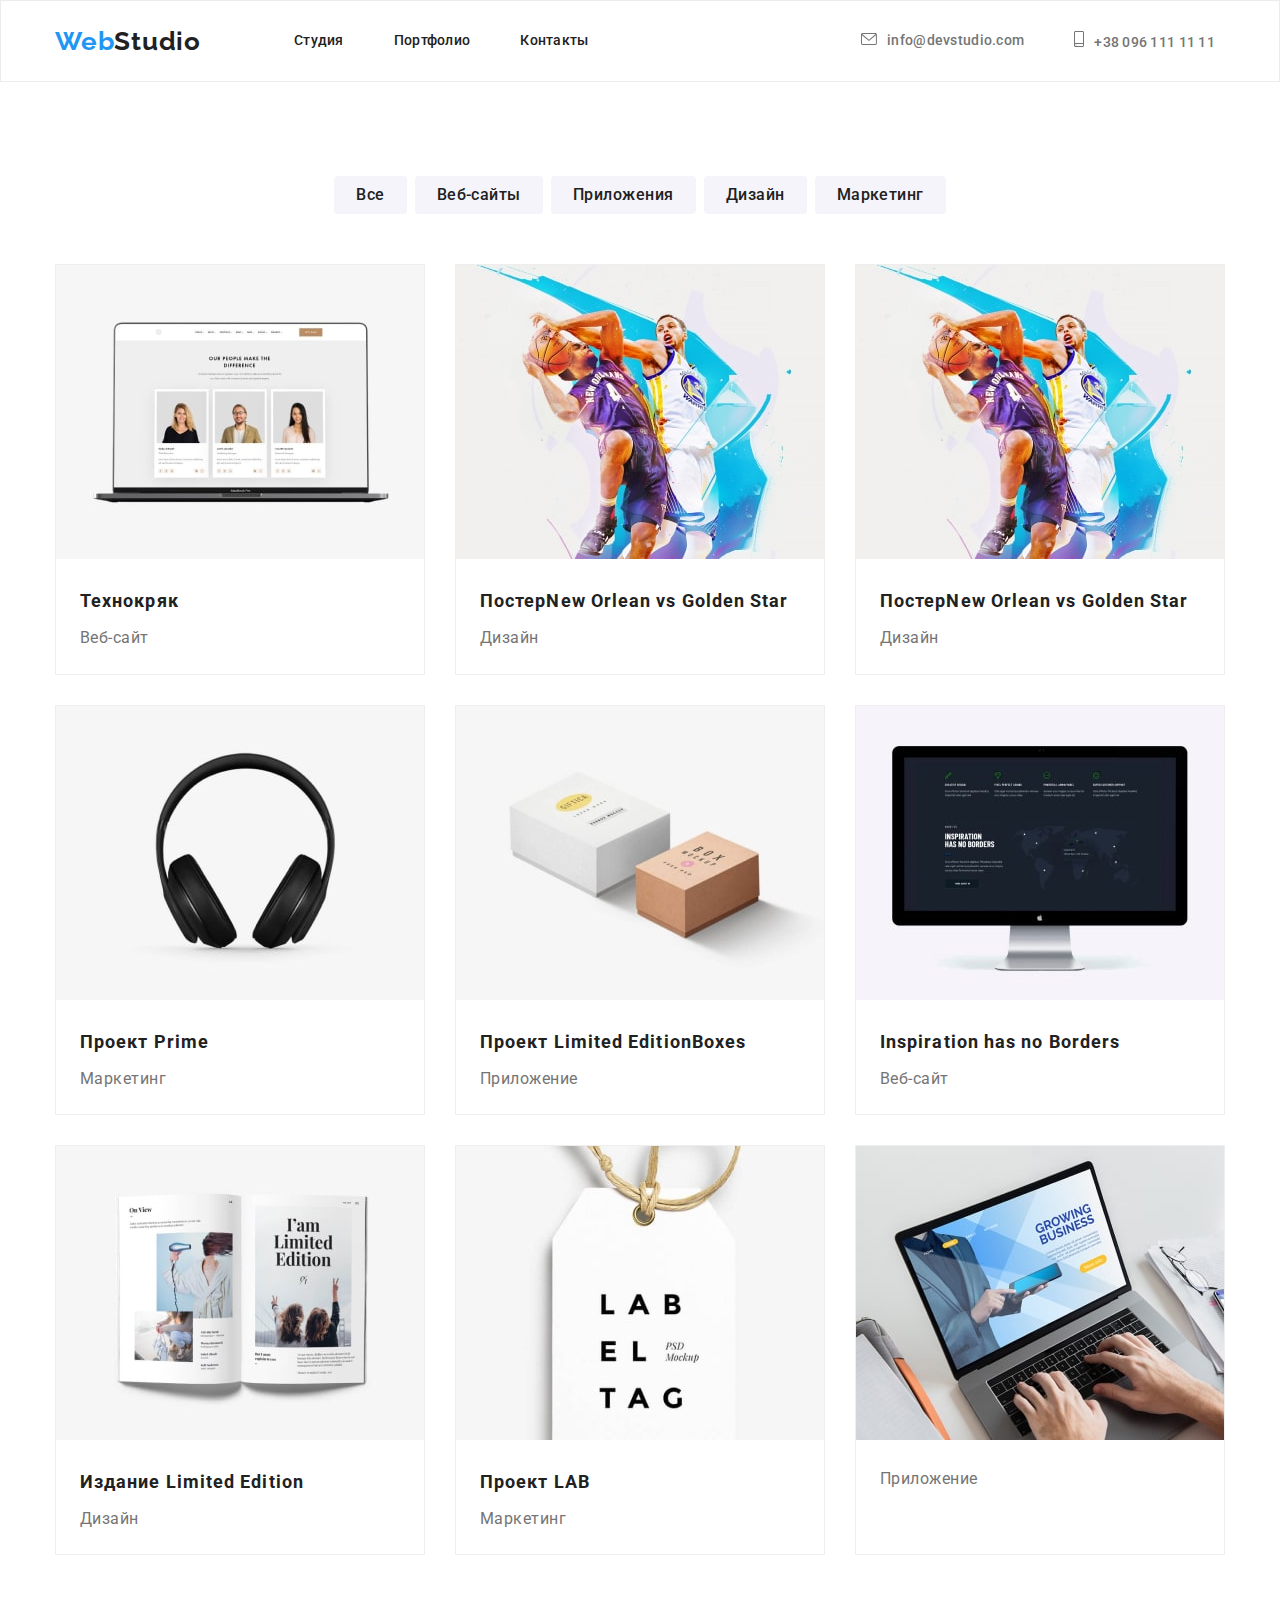
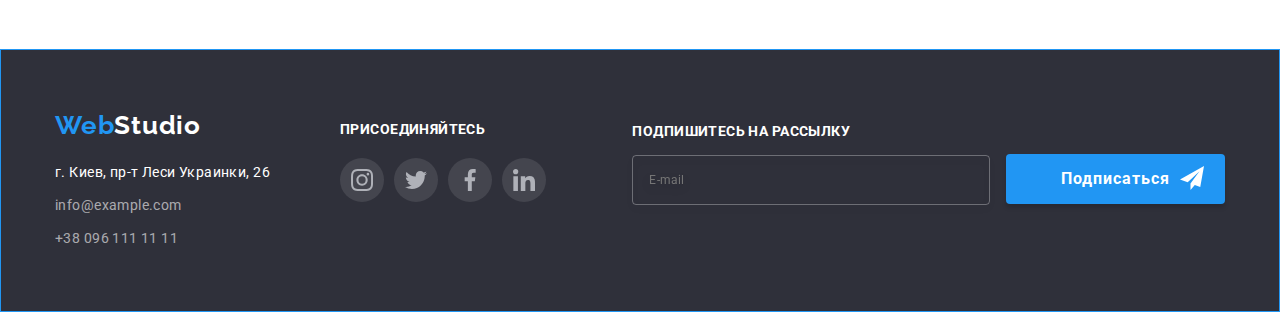
==== commit 072ab583: "БЕМ закончила" ====
--- a/portfolio.html
+++ b/portfolio.html
@@ -19,11 +19,11 @@
 
     <header class="page-header">
      <div class="conteiner nav">
-         <a href="" class="logo link" lang="en"><span class="logo__text">Web</span>Studio</a>
+         <a href="./index.html" class="logo link logo--dark" lang="en"><span class="logo__text">Web</span>Studio</a>
      <ul class="nav__list">
-        <li class="nav__item"><a href="" class="nav__link link">Студия</a></li>
+        <li class="nav__item"><a href="" class="link nav__link" >Студия</a></li>
         <li class="nav__item"><a href="" class="nav__link current link">Портфолио</a></li>
-        <li class="nav__item"><a href="" class="nav__link link ">Контакты</a></li>
+        <li class="nav__item"><a href="" class="nav__link link">Контакты</a></li>
      </ul>
      <ul class="contacts">
          <li class="contact__item">
@@ -39,193 +39,192 @@
                          </svg>+38 096 111 11 11</a>
                         </li>
      </ul>
+    
      </div>
  </header>
-
+    
     <main>
-      <section class="section-portfolio">
-        <div class="conteiner button">
+      <section class="portfolio">
+        <div class="conteiner">
            <h1 class="visually-hidden">portfolio</h1>
         <ul class="button-list">
-          <li class="item"><button type="button" class="button-item">Все</button></li>
-          <li class="item"><button type="button" class="button-item">Веб-сайты</button></li>
-          <li class="item"><button type="button" class="button-item">Приложения</button></li>
-          <li class="item"><button type="button" class="button-item">Дизайн</button></li>
-          <li class="item"><button type="button" class="button-item">Маркетинг</button></li>
+          <li class="button-list__item"><button type="button" class="button-list__button-item">Все</button></li>
+          <li class="button-list__item"><button type="button" class="button-list__button-item">Веб-сайты</button></li>
+          <li class="button-list__item"><button type="button" class="button-list__button-item">Приложения</button></li>
+          <li class="button-list__item"><button type="button" class="button-list__button-item">Дизайн</button></li>
+          <li class="button-list__item"><button type="button" class="button-list__button-item">Маркетинг</button></li>
         </ul>
         </div>
        
 
-      <!-- -------EXAMPLES------- -->
-    
+        
         <div class="conteiner examples">
-          <ul class="examples-list">
-          <li class="examples-item">
-            <a href="" class="examples-link">
-              <div class="examples-color-text">
+          <ul class="product__list">
+          <li class="product__item">
+            <a href="" class="product__link">
+              <div class="product__top-text">
               <img
               src="./images/portfolio1.jpg"
               alt=""
               width="370"
               height="294"/>
-              <p class="color-text">Ресурс предлагает комплексные предложения с разным уровнем функционала и сервисов. Все это позволит посетителю получить исчерпывающие сведения о компании или частном лице.</p>
-            </div>
-
-              <div class="card">
-                <h2 class="examples-title link">Технокряк</h2>
-            <p class="examples-text">Веб-сайт</p>
-              </div>
-            </a>
-            
-          </li>
-
-          <li class="examples-item">
-            <a href="" class="examples-link">
-              <div class="examples-color-text">
+              <p class="product__color-text">Ресурс предлагает комплексные предложения с разным уровнем функционала и сервисов. Все это позволит посетителю получить исчерпывающие сведения о компании или частном лице.</p>
+            </div>
+
+              <div class="product__caption">
+                <h2 class="product__title link">Технокряк</h2>
+            <p class="product__text">Веб-сайт</p>
+              </div>
+            </a>
+            
+          </li>
+
+          <li class="product__item">
+            <a href="" class="product__link">
+              <div class="product__top-text">
               <img
               src="./images/portfolio2.jpg"
               alt="постер"
               width="370"
               height="294"/>
-              <p class="color-text">Ресурс предлагает комплексные предложения с разным уровнем функционала и сервисов. Все это позволит посетителю получить исчерпывающие сведения о компании или частном лице.</p>
-            </div>
-            
-              <div class="card">
-                 <h2 class="examples-title">
+              <p class="product__color-text">Ресурс предлагает комплексные предложения с разным уровнем функционала и сервисов. Все это позволит посетителю получить исчерпывающие сведения о компании или частном лице.</p>
+            </div>
+            
+              <div class="product__caption">
+                 <h2 class="product__title">
               Постер<span lang="en">New Orlean vs Golden Star</span>
             </h2>
-            <p class="examples-text">Дизайн</p>
-              </div>
-            </a>
-            
-          </li>
-          <li class="examples-item">
-            <a href="" class="examples-link">
-              <div class="examples-color-text">
+            <p class="product__text">Дизайн</p>
+              </div>
+            </a>
+            
+          </li>
+          <li class="product__item">
+            <a href="" class="product__link">
+              <div class="product__top-text">
               <img
               src="./images/portfolio2.jpg"
               alt="постер"
               width="370"
               height="294"/>
-              <p class="color-text">Ресурс предлагает комплексные предложения с разным уровнем функционала и сервисов. Все это позволит посетителю получить исчерпывающие сведения о компании или частном лице.</p>
-            </div>
-            
-              <div class="card">
-                 <h2 class="examples-title">
+              <p class="product__color-text">Ресурс предлагает комплексные предложения с разным уровнем функционала и сервисов. Все это позволит посетителю получить исчерпывающие сведения о компании или частном лице.</p>
+            </div>
+            
+              <div class="product__caption">
+                 <h2 class="product__title">
               Постер<span lang="en">New Orlean vs Golden Star</span>
             </h2>
-            <p class="examples-text">Дизайн</p>
-              </div>
-            </a>
-            
-          </li>
-          <li class="examples-item">
-            <a href="" class="examples-link">
-              <div class="examples-color-text">
+            <p class="product__text">Дизайн</p>
+              </div>
+            </a>
+            
+          </li>
+          <li class="product__item">
+            <a href="" class="product__link">
+              <div class="product__top-text">
               <img
               src="./images/portfolio4.jpg"
               alt="наушники"
               width="370"
               height="294"/>
-              <p class="color-text">Ресурс предлагает комплексные предложения с разным уровнем функционала и сервисов. Все это позволит посетителю получить исчерпывающие сведения о компании или частном лице.</p>
-            </div>
-            
-              <div class="card">
-                <h2 class="examples-title">Проект <span lang="en">Prime</span></h2>
-            <p class="examples-text">Маркетинг</p>
-              </div>
-            </a>
-            
-          </li>
-          <li class="examples-item">
-            <a href="" class="examples-link">
-              <div class="examples-color-text">
+              <p class="product__color-text">Ресурс предлагает комплексные предложения с разным уровнем функционала и сервисов. Все это позволит посетителю получить исчерпывающие сведения о компании или частном лице.</p>
+            </div>
+            
+              <div class="product__caption">
+                <h2 class="product__title">Проект <span lang="en">Prime</span></h2>
+            <p class="product__text">Маркетинг</p>
+              </div>
+            </a>
+            
+          </li>
+          <li class="product__item">
+            <a href="" class="product__link">
+              <div class="product__top-text">
               <img
               src="./images/portfolio5.jpg"
               alt="коробки"
               width="370"
               height="294"/>
-              <p class="color-text">Ресурс предлагает комплексные предложения с разным уровнем функционала и сервисов. Все это позволит посетителю получить исчерпывающие сведения о компании или частном лице.</p>
-            </div>
-            
-              <div class="card">
-                <h2 class="examples-title">
+              <p class="product__color-text">Ресурс предлагает комплексные предложения с разным уровнем функционала и сервисов. Все это позволит посетителю получить исчерпывающие сведения о компании или частном лице.</p>
+            </div>
+            
+              <div class="product__caption">
+                <h2 class="product__title">
               Проект <span lang="en">Limited EditionBoxes</span>
             </h2>
-            <p class="examples-text">Приложение</p>
-              </div>
-            </a>
-            
-          </li>
-          <li class="examples-item" >
-            <a href="" class="examples-link">
-              <div class="examples-color-text">
+            <p class="product__text">Приложение</p>
+              </div>
+            </a>
+            
+          </li>
+          <li class="product__item" >
+            <a href="" class="product__link">
+              <div class="product__top-text">
               <img src="./images/portfolio6.jpg" 
             alt="ноутбук"
               width="370"
               height="294"/>
-              <p class="color-text">Ресурс предлагает комплексные предложения с разным уровнем функционала и сервисов. Все это позволит посетителю получить исчерпывающие сведения о компании или частном лице.</p>
-            </div>
-            
-              <div class="card">
-                <h2 class="examples-title" lang="en">Inspiration has no Borders</h2>
-            <p class="examples-text">Веб-сайт</p>
-              </div>
-            </a>
-            
-          </li>
-          <li class="examples-item">
-            <a href="" class="examples-link">
-              <div class="examples-color-text">
+              <p class="product__color-text">Ресурс предлагает комплексные предложения с разным уровнем функционала и сервисов. Все это позволит посетителю получить исчерпывающие сведения о компании или частном лице.</p>
+            </div>
+            
+              <div class="product__caption">
+                <h2 class="product__title" lang="en">Inspiration has no Borders</h2>
+            <p class="product__text">Веб-сайт</p>
+              </div>
+            </a>
+            
+          </li>
+          <li class="product__item">
+            <a href="" class="product__link">
+              <div class="product__top-text">
               <img
               src="./images/portfolio7.jpg"
               alt="журнал"
               width="370"
               height="294"/>
-              <p class="color-text">Ресурс предлагает комплексные предложения с разным уровнем функционала и сервисов. Все это позволит посетителю получить исчерпывающие сведения о компании или частном лице.</p>
-            </div>
-            
-              <div class="card">
-                <h2 class="examples-title">Издание <span lang="en">Limited Edition</span>
+              <p class="product__color-text">Ресурс предлагает комплексные предложения с разным уровнем функционала и сервисов. Все это позволит посетителю получить исчерпывающие сведения о компании или частном лице.</p>
+            </div>
+            
+              <div class="product__caption">
+                <h2 class="product__title">Издание <span lang="en">Limited Edition</span>
             </h2>
-            <p class="examples-text">Дизайн</p>
-              </div>
-            </a>
-            
-          </li>
-          <li class="examples-item">
-            <a href="" class="examples-link">
-              <div class="examples-color-text">
+            <p class="product__text">Дизайн</p>
+              </div>
+            </a>
+            
+          </li>
+          <li class="product__item">
+            <a href="" class="product__link">
+              <div class="product__top-text">
               <img
               src="./images/portfolio8.jpg"
               alt="проект"
               width="370"
               height="294"
             />
-            <p class="color-text">Ресурс предлагает комплексные предложения с разным уровнем функционала и сервисов. Все это позволит посетителю получить исчерпывающие сведения о компании или частном лице.</p>
-            </div>
-            
-            <div class="card">
-              <h2 class="examples-title">Проект <span lang="en">LAB</span></h2>
-            <p class="examples-text">Маркетинг</p>
+            <p class="product__color-text">Ресурс предлагает комплексные предложения с разным уровнем функционала и сервисов. Все это позволит посетителю получить исчерпывающие сведения о компании или частном лице.</p>
+            </div>
+            
+            <div class="product__caption">
+              <h2 class="product__title">Проект <span lang="en">LAB</span></h2>
+            <p class="product__text">Маркетинг</p>
             </div>
             </a>
           
           </li>
-          <li class="examples-item">
-            <a href="" class="examples-link">
-              <div class="examples-color-text">
+          <li class="product__item">
+            <a href="" class="product__link">
+              <div class="product__top-text">
               <img
               src="./images/portfolio9.jpg"
               alt="ноутбук"
               width="370"
               height="294"/>
-              <p class="color-text">Ресурс предлагает комплексные предложения с разным уровнем функционала и сервисов. Все это позволит посетителю получить исчерпывающие сведения о компании или частном лице.</p>
-            </div>
-            
-              <div class="card">
-                <h2 class="examples-title" lang="en">Growing Business</h2>
-            <p class="examples-text">Приложение</p>
+              <p class="product__color-text">Ресурс предлагает комплексные предложения с разным уровнем функционала и сервисов. Все это позволит посетителю получить исчерпывающие сведения о компании или частном лице.</p>
+            </div>
+            
+              <div class="product__caption">
+            <p class="product__text">Приложение</p>
               </div>
             </a>
           </li>
@@ -237,63 +236,60 @@
 
     <!-- ---FOOTER--- -->
     <footer class="footer">
-
     <div class="conteiner">
-
-        <ul class="footer-position">
-    <li>
-        <a href="" class="footer-link link" lang="en" ><span class="footer-text-first">Web</span><span class="footer-text-second">Studio</span></a>
-<address class="footer-list"><a href="https://goo.gl/maps/AT3xG3cLioMoSBbq5" target="_blank" class="footer-link-map link">г. Киев, пр-т Леси Украинки, 26</a></address>
+        <ul class="position">
+    <li class="communications">
+        <a href="" class="logo link logo--light" lang="en"><span class="logo__text">Web</span>Studio</a>
+<address class="communications__list"><a href="https://goo.gl/maps/AT3xG3cLioMoSBbq5" target="_blank" class="communications__link link communications__link--light ">г. Киев, пр-т Леси Украинки, 26</a></address>
 <ul>
-    <li class="foote-list"><a href="mailto:info@example.com" class="footer-email link">info@example.com</a></li>
-    <li><a href="tel:+380961111111" class="footer-tel link">+38 096 111 11 11</a></li>
+    <li class="communications__list"><a href="mailto:info@example.com" class="communications__link link communications__link--accent">info@example.com</a></li>
+    <li><a href="tel:+380961111111" class="communications__link link communications__link--accent">+38 096 111 11 11</a></li>
 </ul>
     </li>
-    <li class="conteiner-footer-second">
-        <h2 class="footer-title">присоединяйтесь</h2>
-            <ul class="footer-action list">
-                 <li class="footer-action-item">
-                     <a href="" class="footer-action-link">
-                         <svg class="footer-action-icon" width="22" height="22">
+    <li class="footer-socials">
+        <h2 class="footer-socials__title">присоединяйтесь</h2>
+            <ul class="socials list">
+                 <li class="socials__item">
+                     <a href="" class="socials__link socials__link--dark">
+                         <svg class="socials__icon" width="22" height="22">
                              <use href="./images/icons.svg#icon-instagram"></use>
                          </svg>
                      </a>
                          
                 </li>
-                <li class="footer-action-item">
-                     <a href="" class="footer-action-link">
-                         <svg class="footer-action-icon" width="22" height="22">
+                <li class="socials__item">
+                     <a href="" class="socials__link socials__link--dark">
+                         <svg class="socials__icon" width="22" height="22">
                              <use href="./images/icons.svg#icon-twitter"></use>
                          </svg>
                      </a>
                          
                 </li>
-                <li class="footer-action-item">
-                     <a href="" class="footer-action-link">
-                         <svg class="footer-action-icon" width="22" height="22">
+                <li class="socials__item">
+                     <a href="" class="socials__link socials__link--dark">
+                         <svg class="socials__icon" width="22" height="22">
                              <use href="./images/icons.svg#icon-facebook"></use>
                          </svg>
                      </a>
                          
                 </li>
-                <li class="footer-action-item">
-                     <a href="" class="footer-action-link">
-                         <svg class="footer-action-icon" width="22" height="22">
+                <li class="socials__item">
+                     <a href="" class="socials__link socials__link--dark">
+                         <svg class="socials__icon" width="22" height="22">
                              <use href="./images/icons.svg#icon-linkedin"></use>
                          </svg>
-                     </a>
-                         
+                     </a>     
                 </li>
-                 
              </ul>
     </li>
 
-    <li class="footer-form">
-        <p class="footer-title">Подпишитесь на рассылку</p>
+
+    <li class="subscription">
+        <p class="subscription__title">Подпишитесь на рассылку</p>
         <form action="">
-            <input class="footer-input footer-input-text" type="text" name="" id="" placeholder="E-mail">
-            <button class="footer-button" type="submit">Подписаться
-                <span><svg class="footer-form-icon" width="24" height="24">
+            <input class="subscription__input subscription__input-text" type="text" name="" id="" placeholder="E-mail">
+            <button class="button button--subscription" type="submit">Подписаться
+                <span><svg class="subscription__icon" width="24" height="24">
                              <use href="./images/icons2.svg#icon-send"></use>
                          </svg></span>
             </button>
@@ -301,7 +297,6 @@
     </li>
 </ul>
 
-             </div>
     </div>
 </footer>
   </body>
--- a/CSS/styles.css
+++ b/CSS/styles.css
@@ -51,6 +51,8 @@
   margin-bottom: 0;
 }
 
+
+
 /* <!-- ---header--- --> */
 .nav {
 display: flex;
@@ -74,6 +76,8 @@
 
 .logo--light {
  color: #FFFFFF;
+ margin-bottom: 20px;
+ display: block;
 }
 
 .logo--dark {
@@ -128,6 +132,23 @@
   padding-bottom: 32px;
   padding-top: 32px;
   position: relative;
+}
+
+.current::after {
+  content: '';
+  display: block;
+  width: 100%;
+height: 4px;
+margin-top: 28px;
+position: absolute;
+background: #2196F3;
+border-radius: 2px;
+opacity: 0;
+transition: opacity 250ms var(--timing-function);
+}
+
+.nav__link:hover::after {
+  opacity: 1;
 }
 
 .nav__link {
@@ -219,23 +240,6 @@
 text-transform: uppercase;
 color: var(--third-title-color);
 }
-.hero__button {
-  font-family: 'Roboto', sans-serif;
-font-weight: 700;
-font-size: 16px;
-line-height: 1.88;
-min-width: 200px;
-min-height: 50px;
-box-shadow: 0px 4px 4px rgba(0, 0, 0, 0.15);
-border-radius: 4px;
-border: none;
-align-items: center;
-letter-spacing: 0.06em;
-color: #FFFFFF;
-background-color: #2196F3;
-/* position: relative; */
-}
-
 
 
 /* <!-- ---benefits--- --> */
@@ -269,7 +273,6 @@
 .benefits_item:last-child {
   margin-right: 0;
 }
-
 
 .benefits__title {
   margin-top: 0;
@@ -557,71 +560,33 @@
  position: relative;
 }
 
-
-.footer-link-map {
-   font-size: 14px;
-line-height: 1.71;
-letter-spacing: 0.03em;
-color: #FFFFFF;
-font-style: normal;
-}
-
-.footer-list {
+.communications__list {
 padding-top: 0;
   margin-bottom: 9px;
-}
-
-.footer-link {
-  display: inline-block;
-  margin-bottom: 20px;
-  font-size: 14px;
+  font-family: 'Roboto';
+font-style: normal;
+}
+
+.communications__link {
+font-size: 14px;
 line-height: 1.71;
 letter-spacing: 0.03em;
-color: rgba(255, 255, 255, 0.6);
-transition: color 250ms cubic-bezier(0.4, 0, 0.2, 1);
-}
-
-
-/* .footer-text-first,
-.footer-text-second  {
-  font-family: 'Raleway', sans-serif;
-font-style: normal;
-font-weight: 700;
-font-size: 26px;
-line-height: 1.19;
-letter-spacing: 0.03em;
-color: var(--accent-color);
-
-}
-.footer-text-second {
-color: #FFFFFF;
-} */
-
-.footer-email,
-.footer-tel {
-  font-size: 14px;
-line-height: 1.71;
-letter-spacing: 0.03em;
-color: rgba(255, 255, 255, 0.6);
-}
-
-.footer-email {
-  font-size: 14px;
-line-height: 1.71;
-letter-spacing: 0.03em;
-color: rgba(255, 255, 255, 0.6);
-}
-
-.foote-list {
-   margin-bottom: 9px;
-}
-
-.conteiner-footer-second {
+text-decoration: none;
+}
+
+.communications__link--accent {
+  color: rgba(255, 255, 255, 0.6);
+}
+
+.communications__link--light {
+  color: #FFFFFF;
+}
+
+.footer-socials {
  margin-left: 70px;
-
-}
-
-.footer-title {
+}
+
+.footer-socials__title {
   margin-bottom: 20px;
   font-weight: 700;
 font-size: 14px;
@@ -631,24 +596,21 @@
 color: #FFFFFF;
 }
 
-
-
-.footer-action {
-  display: flex;
-  justify-content: center;
-}
-
-.footer-action-item {
-   width: 44px;
-  height: 44px;
-  margin-right: 10px;
-}
-.footer-action-item:last-child {
-  margin-right: 0;
-}
-
-
-.footer-input {
+.subscription {
+ position: absolute;
+ right: 0;
+}
+
+.subscription__title {
+  font-weight: 700;
+font-size: 14px;
+line-height: 1.14;
+letter-spacing: 0.03em;
+text-transform: uppercase;
+color: #FFFFFF;
+}
+
+.subscription__input {
  margin-right: 12px;
  padding-left: 16px;
 border: 1px solid rgba(255, 255, 255, 0.3);
@@ -659,13 +621,14 @@
 background-color: transparent;
 }
 
-.footer-form {
- position: absolute;
- right: 0;
-
-}
-
-.form-button {
+.subscription__input-text{
+font-size: 12px;
+line-height: 1.17;
+letter-spacing: 0.01em;
+color: rgba(255, 255, 255, 0.6);;
+}
+
+.button {
   font-family: 'Roboto', sans-serif;
 font-weight: 700;
 font-size: 16px;
@@ -678,14 +641,32 @@
 letter-spacing: 0.06em;
 color: var(--third-title-color);
 background-color: var(--accent-color);
-margin-left: 124px;
+align-items: center;
+}
+
+
+.button--subscription {
+  position: relative;
+  display: inline-flex;
 padding: 10px 55px;
-display: block;
-align-items: center;
-margin-top: 30px;
-text-align: center;
-}
-
+
+}
+
+.subscription__icon {
+fill: var(--third-title-color);
+margin-left: 10px;
+position: absolute;
+top: 0;
+transform: translateY(50%);
+}
+
+
+
+/* <!-- ---PORTFOLIO--- --> */
+.portfolio {
+  padding-top: 94px;
+  padding-bottom: 94px;
+}
 
 .button-item {
   display: block;
@@ -706,42 +687,6 @@
   box-shadow 250ms cubic-bezier(0.4, 0, 0.2, 1);
 }
 
-.footer-button {
-   font-family: 'Roboto', sans-serif;
-font-weight: 700;
-font-size: 16px;
-line-height: 1.88;
-min-width: 200px;
-min-height: 50px;
-box-shadow: 0px 4px 4px rgba(0, 0, 0, 0.15);
-border-radius: 4px;
-border: none;
-letter-spacing: 0.06em;
-color: var(--third-title-color);
-background-color: var(--accent-color);
-position: relative;
-padding: 10px 28px;
-display: inline-flex;
-align-items: center;
-
-}
-
-.footer-form-icon {
-fill: var(--third-title-color);
-margin-left: 10px;
-position: absolute;
-top: 0;
-transform: translateY(50%);
-}
-
-
-
-/* <!-- ---PORTFOLIO--- --> */
-.section-portfolio {
-  padding-top: 94px;
-  padding-bottom: 94px;
-}
-
 .button-list {
 display: flex;
 margin-bottom: 50px;
@@ -749,12 +694,11 @@
 text-decoration: none;
 }
 
-.item:not(:last-child) {
+.button-list__item:not(:last-child) {
  margin-right: 8px;
 }
 
-
-.button-item {
+.button-list__button-item {
   display: block;
   font-family: 'Roboto', sans-serif;
   font-weight: 500;
@@ -773,8 +717,8 @@
   box-shadow 250ms cubic-bezier(0.4, 0, 0.2, 1);
 }
 
-.button-item:hover,
-.button-item:focus {
+.button-list__button-item:hover,
+.button-list__button-item:focus {
   color: var(--third-title-color);
   background-color: var(--accent-color);
   box-shadow: 0px 3px 1px rgba(0, 0, 0, 0.1), 0px 1px 2px rgba(0, 0, 0, 0.08), 0px 2px 2px rgba(0, 0, 0, 0.12);
@@ -782,33 +726,13 @@
 }
 
 
-.examples-title {
-  margin-top: 0;
-margin-bottom: 4px;
-  font-size: 18px;
-line-height: 2;
-letter-spacing: 0.06em;
-color: var(--main-title-color);
-}
-.examples-text {
- margin-top: 0;
- margin-bottom: 0;
-  font-size: 16px;
-line-height: 1.88;
-letter-spacing: 0.03em;
-color: var(--second-title-color);
-}
-
-.examples-list {
+.product__list {
   display: flex;
 flex-wrap: wrap;
 }
 
-.card {
-  padding: 20px 24px;
-}
-
-.examples-item {
+
+.product__item {
   margin-right: 30px;
   margin-bottom: 30px;
   width: 370px;
@@ -816,27 +740,25 @@
 border: 1px solid #EEEEEE; 
 }
 
-
-
-.examples-item:nth-last-child(-n+3) {
+.product__item:nth-last-child(-n+3) {
   margin-bottom: 0;
 }
 
-.examples-item:nth-child(3n) {
+.product__item:nth-child(3n) {
   margin-right: 0;
 }
 
- .examples-item:hover,
- .examples-item:focus {
+ .product__item:hover,
+ .product__item:focus {
    filter: drop-shadow(0px 4px 4px rgba(0, 0, 0, 0.25));
  }
 
- .examples-color-text {
+ .product__top-text {
 position: relative;
 overflow: hidden;
  }
 
- .color-text {
+ .product__color-text {
 font-size: 18px;
 line-height: 1.56;
 letter-spacing: 0.03em;
@@ -852,13 +774,35 @@
 transition: transform 250ms cubic-bezier(0.4, 0, 0.2, 1);
  }
 
- .examples-link:hover .color-text {
+ .product__link:hover .product__color-text {
  transform: translateY(0); 
  
 }
 
-.examples-link {
+.product__link {
  text-decoration: none;
+}
+
+.product__caption {
+  padding: 20px 24px;
+}
+
+.product__title {
+  margin-top: 0;
+margin-bottom: 4px;
+  font-size: 18px;
+line-height: 2;
+letter-spacing: 0.06em;
+color: var(--main-title-color);
+}
+
+.product__text {
+ margin-top: 0;
+ margin-bottom: 0;
+  font-size: 16px;
+line-height: 1.88;
+letter-spacing: 0.03em;
+color: var(--second-title-color);
 }
 
 .conteiner, .examples {
@@ -889,7 +833,6 @@
 .modal {
   width: 528px;
   min-height: 581px;
-  
   background-repeat: 10;
   position: absolute;
   top: 50%;
@@ -900,7 +843,7 @@
 border-radius: 4px;
 }
 
-.modal-close {
+.modal__close {
   width: 30px;
 height: 30px;
 border-radius: 50%;
@@ -911,11 +854,11 @@
 border: 1px solid rgba(0, 0, 0, 0.1);
 }
 
-.modal-close:hover .modal-icon {
+.modal__close:hover .modal__icon {
   fill: var(--accent-color);
 }
 
-.modal-icon {
+.modal__icon {
   width: 11PX;
   height: 11PX;
  justify-content: center;
@@ -929,7 +872,7 @@
   resize: none;
 }
 
-.modal-form {
+.form {
 box-shadow: 0px 1px 3px rgba(0, 0, 0, 0.12), 0px 1px 1px rgba(0, 0, 0, 0.14), 0px 2px 1px rgba(0, 0, 0, 0.2);
 border-radius: 4px;
 margin-left: auto;
@@ -937,20 +880,20 @@
 padding: 40px;
 }
 
-.form-comment {
+.form__comment {
   width: 448px;
   height: 120px;
   padding: 12px 16px;
   outline: none;
 }
 
-.form-field {
+.form__field {
   display: flex;
   flex-direction: column;
   position: relative;
 }
 
-.form-label {
+.form__label {
   display: block;
   font-weight: 400;
 font-size: 12px;
@@ -961,7 +904,7 @@
 margin-top: 10px;
 }
 
-.modal-text {
+.form__text {
   font-weight: 700;
 font-size: 20px;
 line-height: 1.15;
@@ -972,9 +915,7 @@
 margin-bottom: 0;
 }
 
-
-
-.form-input {
+.form__input {
   width: 448px;
   height: 40px;
   border: 1px solid rgba(33, 33, 33, 0.2);
@@ -986,17 +927,16 @@
 transition: border 250ms cubic-bezier(0.4, 0, 0.2, 1);
 }
 
-
-.form-input:hover,
- .form-input:focus,
- .form-comment:hover,
- .form-comment:focus {
+.form__input:hover,
+ .form__input:focus,
+ .form__comment:hover,
+ .form__comment:focus {
  border: 1px solid #2196F3;
  outline: none;
 }
 
-.form-input:hover + .form-input::after,
-.form-input:focus + .form-input::after {
+.form__input:hover + .form__input::after,
+.form__input:focus + .form__input::after {
   content: "";
   width: 16px;
   height: 1px;
@@ -1004,18 +944,18 @@
   margin-left: 40px;
 }
 
-.form-input:hover + .form-icon,
-.form-input:focus + .form-icon {
+.form__input:hover + .form__icon,
+.form__input:focus + .form__icon {
   fill: var(--accent-color);
 }
 
 
 
-.form-input:focus {
+.form__input:focus {
  border: 1px solid #2196F3;
 }
 
-.form-input:focus + .form-comment {
+.form__input:focus + .form-comment {
    content: "";
   width: 16px;
   height: 1px;
@@ -1023,28 +963,22 @@
   margin-left: 12px;
 }
 
-.form-comment {
+.form__comment {
   border: 1px solid rgba(33, 33, 33, 0.2);
 border-radius: 4px;
 margin-bottom: 20px;
 transition: border 250ms cubic-bezier(0.4, 0, 0.2, 1);
 }
 
-.form-field textarea::placeholder {
+.form__field textarea::placeholder {
 font-size: 12px;
 line-height: 1.17;
 letter-spacing: 0.01em;
 color: rgba(117, 117, 117, 0.5);
 }
 
-.footer-input-text{
-font-size: 12px;
-line-height: 1.17;
-letter-spacing: 0.01em;
-color: rgba(255, 255, 255, 0.6);;
-}
-
-.form-icon {
+
+.form__icon {
   width: 18px;
   height: 18px;
   position: absolute;
@@ -1054,8 +988,6 @@
   fill: currentColor;
   transition: fill 250ms cubic-bezier(0.4, 0, 0.2, 1);
 }
-
-
 
  .placeholder {
   font-family: 'Roboto';
@@ -1067,7 +999,7 @@
 color: rgba(117, 117, 117, 0.5);
  }
 
-.form-input:checked + .checkbox-icon {
+.form__input:checked + .checkbox__icon {
 /* fill: var(--accent-color); */
 background-color: #2196F3;
 background-size: contain;
@@ -1076,11 +1008,18 @@
 border-color: #2196F3;
 }
 
-.position-icon {
+.form__position-icon {
   position: relative;
 }
-
 .checkbox {
+ display: inline-block;
+  align-items: center;
+ position: relative;
+ margin-left: 13px;
+ padding-left: 24px;
+}
+
+.checkbox__input {
  position: relative;
   white-space: nowrap;
   width: 1px;
@@ -1092,18 +1031,7 @@
   clip-path: inset(50%);
  }
 
-.checkbox:checked + .checkbox-icon {
-background-color: var(--accent-color);
-background-image: url(../images/icon-policy.svg);
-background-size: contain;
-background-origin: border-box;
-background-color: #2196F3;
-background-repeat: no-repeat;
-border-radius: 2px;
-}
-
-
-.checkbox-icon {
+ .checkbox__icon {
   width: 16px;
   height: 15px;
   display: inline-block;
@@ -1118,22 +1046,24 @@
 }
 
 
-.checkbox-label {
- display: inline-block;
-  align-items: center;
- position: relative;
- margin-left: 13px;
- padding-left: 24px;
-}
-
-.checkbox-text {
+.checkbox__input:checked + .checkbox__icon {
+background-color: var(--accent-color);
+background-image: url(../images/icon-policy.svg);
+background-size: contain;
+background-origin: border-box;
+background-color: #2196F3;
+background-repeat: no-repeat;
+border-radius: 2px;
+}
+
+.checkbox__text {
   font-size: 14px;
 line-height: 1.71;
 letter-spacing: 0.03em;
 color: #757575;
 }
 
-.agree-link {
+.checkbox__agree-link {
 display: inline-block;
 font-size: 14px;
 line-height: 1.71;
@@ -1141,4 +1071,13 @@
 margin-left: 4px;
 text-decoration-line: underline;
 color: var(--accent-color);
-}+}
+
+.button--form {
+margin-left: 124px;
+padding: 10px 55px;
+display: block;
+align-items: center;
+margin-top: 30px;
+}
+
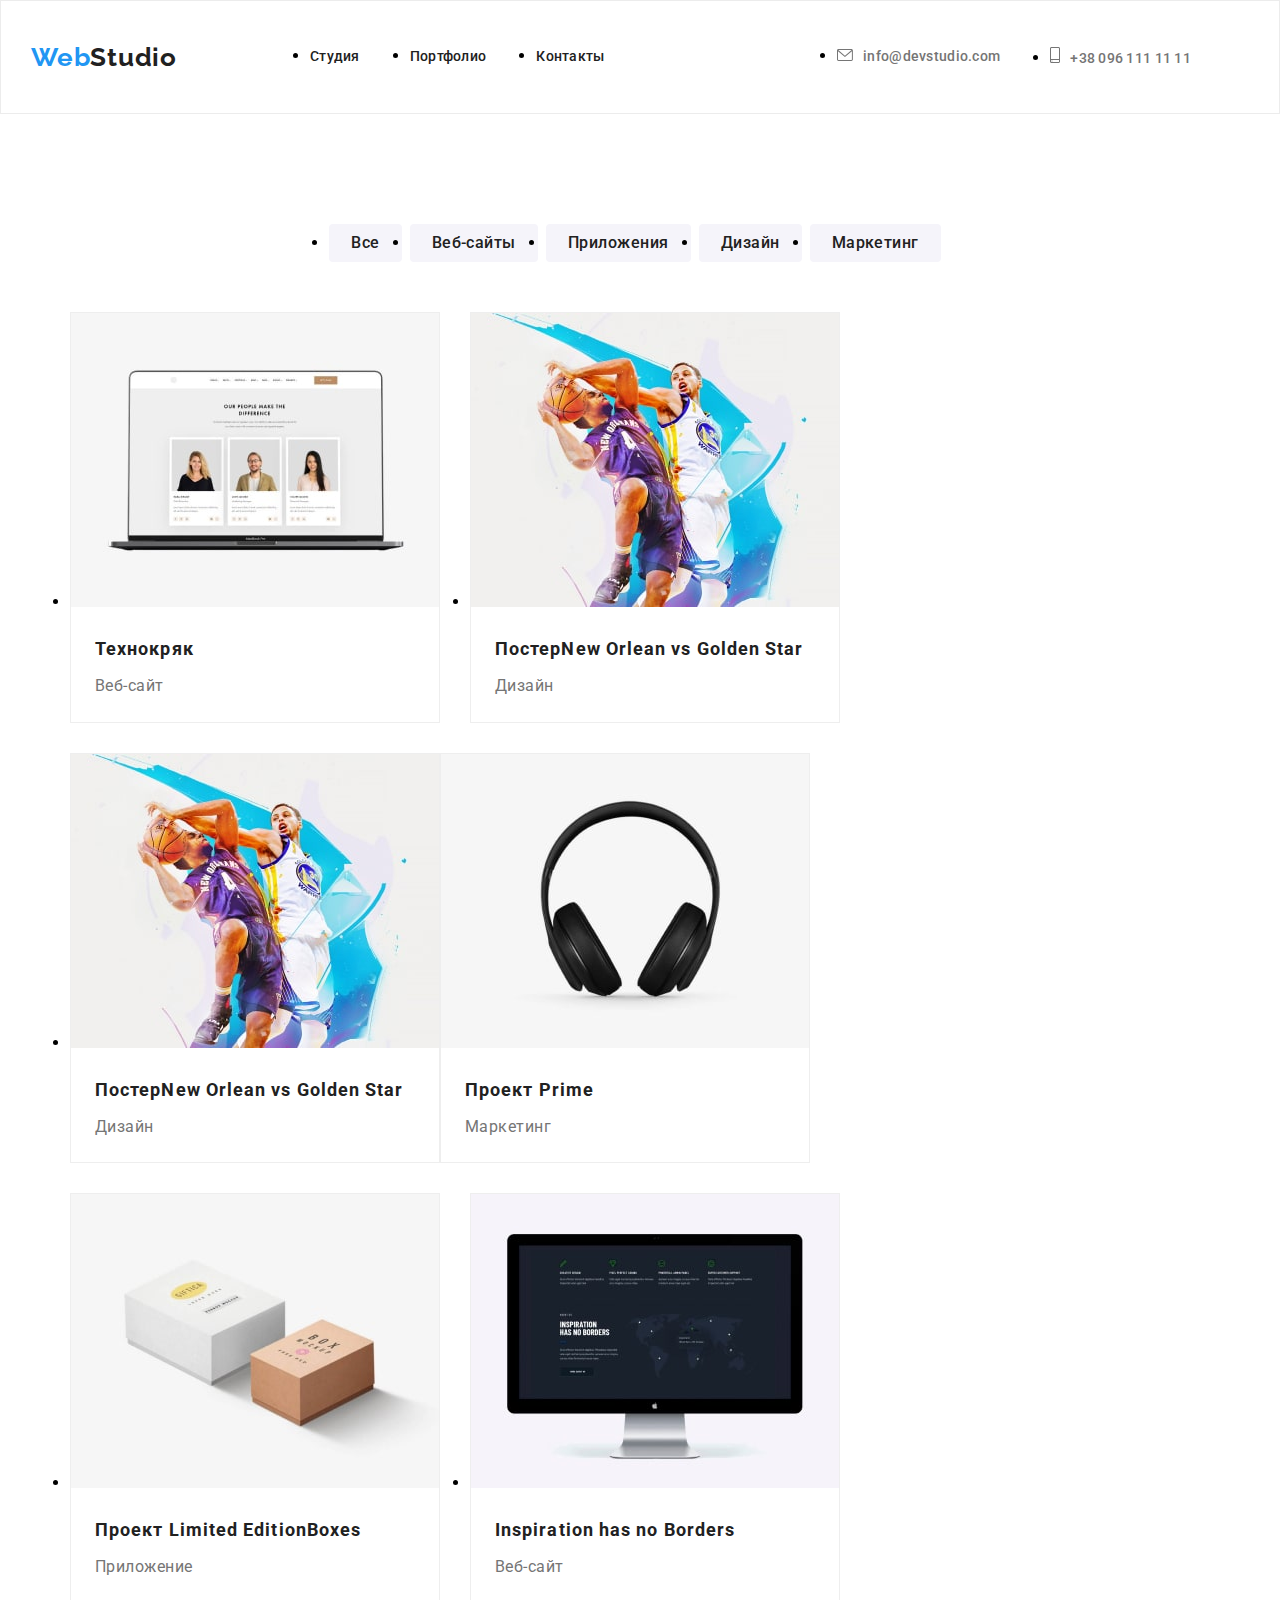
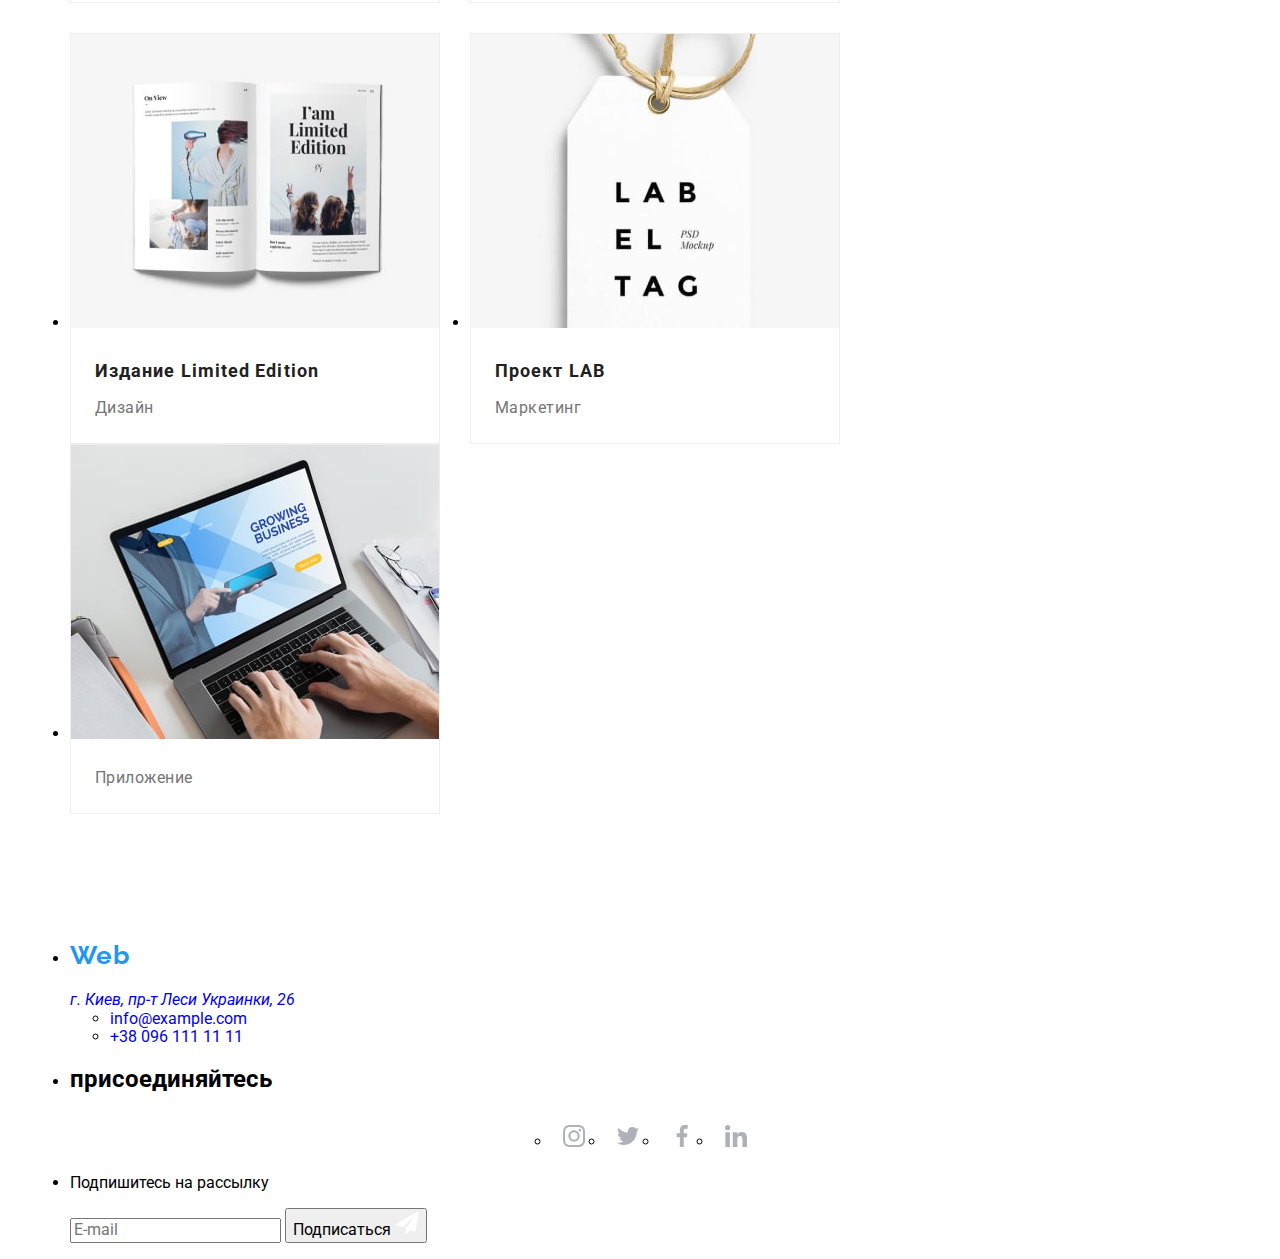
==== commit f696e908: "scss" ====
--- a/portfolio.html
+++ b/portfolio.html
@@ -12,6 +12,7 @@
     <link rel="stylesheet" href="https://cdnjs.cloudflare.com/ajax/libs/modern-normalize/1.1.0/modern-normalize.min.css">  
     <link rel="stylesheet" href="https://cdnjs.cloudflare.com/ajax/libs/modern-normalize/1.1.0/modern-normalize.min.css">
     <link rel="stylesheet" href="./CSS/styles.css" class="body"/>
+    <link rel="stylesheet" href="./CSS/main.min.css">
   </head>
   <body>
 
--- a/CSS/styles.css
+++ b/CSS/styles.css
@@ -1,663 +1,8 @@
-:root {
-  --main-title-color:#212121 ;
-  --second-title-color: #757575;
-  --third-title-color: #FFFFFF;;
-  --accent-color: #2196F3; 
-  --timing-function: cubic-bezier(0.4, 0, 0.2, 1);
-}
+
 
 body {
   font-family: "Roboto", sans-serif;
   background-color: #FFFFFF;
-
-}
-
-ul {
-    list-style: none;
-    padding: 0;
-    margin: 0;
-}
-
-.link {
-  text-decoration: none;
-}
-
-.visually-hidden {
-  position: absolute;
-  white-space: nowrap;
-  width: 1px;
-  height: 1px;
-  overflow: hidden;
-  border: 0;
-  padding: 0;
-  clip: rect(0 0 0 0);
-  clip-path: inset(50%);
-  margin: -1px;
-}
-
-.conteiner {
-  width: 1200px;
-  margin-left: 15px;
-    margin-right: 15px;
-  /* outline: 1px solid tomato; */
-}
-
-.h1,
-.h2,
-.h3,
-.p,
-.ul {
-  margin-top: 0;
-  margin-bottom: 0;
-}
-
-
-
-/* <!-- ---header--- --> */
-.nav {
-display: flex;
-align-items: center;
-}
-
-.page-header {
-border: 1px solid  #ECECEC;
-}
-
-.logo,
-.logo__text {
-  font-family: 'Raleway', sans-serif;
-  font-weight: 700;
-font-size: 26px;
-line-height: 1.19;
-letter-spacing: 0.03em;
-color: var(--accent-color);
-}
-
-
-.logo--light {
- color: #FFFFFF;
- margin-bottom: 20px;
- display: block;
-}
-
-.logo--dark {
- color: var(--main-title-color) 
-}
-
-
-.text {
-color: #000000;
-}
-
-.contact__icon {
-align-items: center;
-margin-right: 10px;
-fill: currentColor;
-}
-
-
-.nav__link:hover,
-.nav__link:focus,
-.contact__mail:hover,
-.contact__mail:focus,
-.contact__tel:hover,
-.contact__tel:focus {
-  color: var(--accent-color);
-}
-
-
-.nav__list {
-  display: flex;
-  margin-left: 93px;
-}
-
-.nav__link,
-.contact__mail {
-  font-weight: 500;
-font-size: 14px;
-line-height: 1.14;
-letter-spacing: 0.02em;
-color: var(--second-title-color);
-transition: color 250ms cubic-bezier(0.4, 0, 0.2, 1);
-}
-
-
-.nav__item:not(:last-child) {
-  margin-right: 50px;
-} 
-
-.current {
-  color: var(--accent-color);
-   display: block;
-  padding-bottom: 32px;
-  padding-top: 32px;
-  position: relative;
-}
-
-.current::after {
-  content: '';
-  display: block;
-  width: 100%;
-height: 4px;
-margin-top: 28px;
-position: absolute;
-background: #2196F3;
-border-radius: 2px;
-opacity: 0;
-transition: opacity 250ms var(--timing-function);
-}
-
-.nav__link:hover::after {
-  opacity: 1;
-}
-
-.nav__link {
-  display: block;
-  padding-bottom: 32px;
-  padding-top: 32px;
-  font-weight: 500;
-font-size: 14px;
-line-height: 1.14;
-letter-spacing: 0.02em;
-color: #212121;
-}
-
-.current::after{
-  content: '';
-  display: block;
-  width: 100%;
-height: 4px;
-margin-top: 28px;
-position: absolute;
-background: #2196F3;
-border-radius: 2px;
-
-opacity: 0;
-transition: opacity 250ms var(--timing-function) ;
-}
-
-.nav__linklink:hover::after {
-  opacity: 1;
-}
-
-.contact__mail {
-color: var(--second-title-color);
-margin-right: 50px;
-}
-
-
-.contact__tel {
-  font-weight: 500;
-font-size: 14px;
-line-height: 1.14;
-letter-spacing: 0.02em;
-  color: var(--second-title-color);
- margin-right: 10px;
- transition: color 250ms cubic-bezier(0.4, 0, 0.2, 1);
-}
-
-.contacts {
-  margin-left: auto;
-  display: flex;
-  justify-content: center;
-}
-
-/* <!-- ---HERO--- --> */
-
-.hero {
-  background-color: #2F303A;
-}
-
-.hero__overlay {
-  min-width: 1600px;
-  height: 600px;
-  margin-right: auto;
-  margin-left: auto;
-  background-image: linear-gradient(
-      rgba(47, 48, 58, 0.4),
-      rgba(47, 48, 58, 0.4)
-    ),
-  url(../images/hero-picture.jpg);
-   background-position: center;
-  background-size: cover;
-  background-repeat: no-repeat;
-}
-
-.hero__conteiner {
-  text-align: center;
-  padding-top: 200px;
-  padding-bottom: 200px;
-}
-
-.hero__title {
-  margin-top: 0;
-  margin-bottom: 0;
-  padding-bottom: 30px;
-  font-weight: 900;
-font-size: 44px;
-line-height: 1.36;
-letter-spacing: 0.06em;
-text-transform: uppercase;
-color: var(--third-title-color);
-}
-
-
-/* <!-- ---benefits--- --> */
-
-.benefits {
-  padding-top: 94px;
-  padding-bottom: 94px;
-}
-
-.benefits__list {
-  display: flex;
-  background-color: F5F4FA;
-}
-
-.benefits__icon {
-  display: flex;
-  align-items: center;
-  justify-content: center;
- height: 120px;
- width: 270px;
- background-color: #F5F4FA;
- margin-bottom: 30px;
- 
-}
-
-.benefits__item {
-  width: 270px;
-  margin-right: 30px;
-}
-
-.benefits_item:last-child {
-  margin-right: 0;
-}
-
-.benefits__title {
-  margin-top: 0;
-  margin-bottom: 0;
-  margin-bottom: 10px;
-  font-size: 14px;
-line-height: 16px;
-letter-spacing: 0.03em;
-text-transform: uppercase;
-color: var(--main-title-color);
-}
-.benefits__text {
-  margin-top: 0;
-  margin-bottom: 0;
-  font-weight: 400;
-font-size: 14px;
-line-height: 1.71;
-letter-spacing: 0.03em;
-color: var(--second-title-color);
-}
-
-/* <!-- ---work--- --> */
-
-.work {
-  padding-bottom: 94px;
-}
-
-.work__title {
-  margin-top: 0;
-  margin-bottom: 50px;
-  font-size: 36px;
-line-height: 1.17;
-text-align: center;
-letter-spacing: 0.03em;
-color: var(--main-title-color);
-}
-
-.img__list {
-  display: flex;
-  flex-wrap: wrap;
-
-}
-
-.img__item {
-  margin-right: 30px;
-}
-
-.img__cart{
-  display: block; 
-  max-width: 100%; 
-  height: auto;
-}
-
-
-
-.img__item:last-child {
-  margin-right: 0;
-}
-
-.img__top{
-position: relative;
-}
-
-
-.img__top-text {
-  font-weight: 700;
-font-size: 14px;
-line-height: 1.14;
-text-align: center;
-letter-spacing: 0.03em;
-text-transform: uppercase;
-color: var(--third-title-color);
-  background: rgba(47, 48, 58, 0.8);
-  padding: 27px 82px;
-  margin-top: 0;
-  margin-bottom: 0;
-  width: 100%;
-  position: absolute;
-  bottom: 0;
-}
-/* <!-- ---team--- --> */
-
-.team-members {
-  background: #F5F4FA;
-  padding-top: 94px;
-  padding-bottom: 94px;
-}
-
-.team-members__title {
-  margin-top: 0;
-  margin-bottom: 50px;
-  font-size: 36px;
-line-height: 1.17;
-text-align: center;
-letter-spacing: 0.03em;
-color: var(--main-title-color);
-}
-
-.card {
-  display: flex;
-}
-
-
-.card__item {
- margin-right: 30px; 
- background-color: var(--third-title-color);
- box-shadow: 0px 1px 3px rgba(0, 0, 0, 0.12), 0px 1px 1px rgba(0, 0, 0, 0.14), 0px 2px 1px rgba(0, 0, 0, 0.2);
-border-radius: 0px 0px 4px 4px;
-}
-
-.card__item:last-child {
-  margin-right: 0;
-}
-
-
-.card__text {
-  padding-top: 30px;
-  padding-bottom: 30px;
-}
-
-.card__caption,
-.card__description {
-font-weight: 500;
-font-size: 16px;
-line-height: 1.19;
-text-align: center;
-letter-spacing: 0.03em;
-color: var(--main-title-color);
-}
-
-.card__caption {
-  margin-top: 0;
-  margin-bottom: 10px;
-}
-.card__description {
-  font-weight: 400;
-  margin-top: 0;
-  margin-bottom: 12;
-color: var(--second-title-color);
-}
-
-.socials {
-  display: flex;
-  justify-content: center;
-  transition: color 250ms cubic-bezier(0.4, 0, 0.2, 1); 
-}
-
-.socials__item {
-  margin-right: 10px;
-  width: 44px;
-  height: 44px;
-}
-
-.socials__link {
-  width: 100%;
-  height: 100%;
-  background-color: var(--third-title-color);
-  border-radius: 50%;
-  display: flex;
-  align-items: center;
-  justify-content: center;
-  color: #AFB1B8;
-   transition: color 250ms cubic-bezier(0.4, 0, 0.2, 1),
-   background-color 250ms cubic-bezier(0.4, 0, 0.2, 1);
-  }
-
-   .socials__link--light {
-  background-color: var(--third-title-color);
-    color: #AFB1B8;
-  }
-
-  .socials__link--dark {
-  background: rgba(255, 255, 255, 0.1);
-  fill: #ffffff;
-  }
-
-
-
-.socials__link--dark:hover,
-.socials__link--dark:focus {
-  background-color: var(--accent-color);
-  fill: var(--third-title-color);
-}
-
-.socials__item:last-child {
- margin-right: 0;
-}
-
-
-.socials__icon {
-align-items: center;
-fill: currentColor;
-}
-
-.socials__link:hover,
-.socials__link:focus {
-  background-color: var(--accent-color);
-}
-
-.socials__link:hover .socials__icon,
-.socials__link:focus .socials__icon  {
-  fill: #FFFFFF;
-}
-
-
-
-
-
-/* ---CLIENTS--- */
-.client {
-  padding-top: 88px;
-  padding-bottom: 96px;
-}
-
-
-.clients__title {
-  margin-bottom: 50px;
-  font-weight: 700;
-font-size: 36px;
-line-height: 1.17;
-text-align: center;
-letter-spacing: 0.03em;
-color: var(--main-title-color);
-}
-
-.clients__list {
-  display: flex;
-  justify-content: center;
-}
-
-.clients__item {
-  margin-right: 30px;
-  width: 170px;
-  height: 92px;
-border-radius: 4px;
-  border: 1px solid #AFB1B8;
-}
-
-.clients__item:last-child {
-  margin-right: 0;
-}
-
-
-.clients__link {
-  width: 100%;
-  height: 100%;
-  display: flex;
-  justify-content: center;
-  align-items: center;
-  color: #AFB1B8;
-transition: color 2500ms cubic-bezier(0.4, 0, 0.2, 1),
-border-color 2500ms cubic-bezier(0.4, 0, 0.2, 1);
-}
-
-.clients__icon {
-   align-items: center;
-   justify-content: center;
-fill: currentColor;
-}
-
-.clients__item:hover,
-.clients__item:focus {
-  border-color: var(--accent-color);
-}
-
-
-.clients__link:hover .clients__icon,
-.clients__link:focus .clients__icon {
-  fill: var(--accent-color);
- 
-}
-
-/* <!-- ---footer--- --> */
-
-.footer {
-  background: #2F303A;
-  padding-top: 60px;
-  padding-bottom: 60px;
-  border: 1px solid #2196F3;
-}
-
-.position {
-  display: flex;
-  align-items: flex-start;
- position: relative;
-}
-
-.communications__list {
-padding-top: 0;
-  margin-bottom: 9px;
-  font-family: 'Roboto';
-font-style: normal;
-}
-
-.communications__link {
-font-size: 14px;
-line-height: 1.71;
-letter-spacing: 0.03em;
-text-decoration: none;
-}
-
-.communications__link--accent {
-  color: rgba(255, 255, 255, 0.6);
-}
-
-.communications__link--light {
-  color: #FFFFFF;
-}
-
-.footer-socials {
- margin-left: 70px;
-}
-
-.footer-socials__title {
-  margin-bottom: 20px;
-  font-weight: 700;
-font-size: 14px;
-line-height: 1.14;
-letter-spacing: 0.03em;
-text-transform: uppercase;
-color: #FFFFFF;
-}
-
-.subscription {
- position: absolute;
- right: 0;
-}
-
-.subscription__title {
-  font-weight: 700;
-font-size: 14px;
-line-height: 1.14;
-letter-spacing: 0.03em;
-text-transform: uppercase;
-color: #FFFFFF;
-}
-
-.subscription__input {
- margin-right: 12px;
- padding-left: 16px;
-border: 1px solid rgba(255, 255, 255, 0.3);
-filter: drop-shadow(0px 4px 4px rgba(0, 0, 0, 0.15));
-border-radius: 4px;
-width: 358px;
-height: 50px;
-background-color: transparent;
-}
-
-.subscription__input-text{
-font-size: 12px;
-line-height: 1.17;
-letter-spacing: 0.01em;
-color: rgba(255, 255, 255, 0.6);;
-}
-
-.button {
-  font-family: 'Roboto', sans-serif;
-font-weight: 700;
-font-size: 16px;
-line-height: 1.88;
-min-width: 200px;
-min-height: 50px;
-box-shadow: 0px 4px 4px rgba(0, 0, 0, 0.15);
-border-radius: 4px;
-border: none;
-letter-spacing: 0.06em;
-color: var(--third-title-color);
-background-color: var(--accent-color);
-align-items: center;
-}
-
-
-.button--subscription {
-  position: relative;
-  display: inline-flex;
-padding: 10px 55px;
-
-}
-
-.subscription__icon {
-fill: var(--third-title-color);
-margin-left: 10px;
-position: absolute;
-top: 0;
-transform: translateY(50%);
 }
 
 
@@ -815,269 +160,7 @@
 }
 /* ---MODAL--- */
 
-.is-hidden {
-  visibility: hidden;
-  opacity: 0;
-  pointer-events: none;
-}
-
-.backdrop {
-  width: 100%;
-  height: 100%;
-  position: fixed;
-  top: 0;
-   background: rgba(0, 0, 0, 0.2);
-   transition: opacity 250ms, visibility 250ms;
-}
-
-.modal {
-  width: 528px;
-  min-height: 581px;
-  background-repeat: 10;
-  position: absolute;
-  top: 50%;
-  left: 50%;
-  transform: translate(-50%, -50%);
- background: #FFFFFF;
-box-shadow: 0px 1px 3px rgba(0, 0, 0, 0.12), 0px 1px 1px rgba(0, 0, 0, 0.14), 0px 2px 1px rgba(0, 0, 0, 0.2);
-border-radius: 4px;
-}
-
-.modal__close {
-  width: 30px;
-height: 30px;
-border-radius: 50%;
-position: absolute;
-top: 8px;
-right: 8px;
-background: #FFFFFF;
-border: 1px solid rgba(0, 0, 0, 0.1);
-}
-
-.modal__close:hover .modal__icon {
-  fill: var(--accent-color);
-}
-
-.modal__icon {
-  width: 11PX;
-  height: 11PX;
- justify-content: center;
-align-items: center;
-fill: #000000;
-fill: currentColor;
-transition: fill 250ms cubic-bezier(0.4, 0, 0.2, 1);
-}
-
-textarea {
-  resize: none;
-}
-
-.form {
-box-shadow: 0px 1px 3px rgba(0, 0, 0, 0.12), 0px 1px 1px rgba(0, 0, 0, 0.14), 0px 2px 1px rgba(0, 0, 0, 0.2);
-border-radius: 4px;
-margin-left: auto;
-margin-right: auto;
-padding: 40px;
-}
-
-.form__comment {
-  width: 448px;
-  height: 120px;
-  padding: 12px 16px;
-  outline: none;
-}
-
-.form__field {
-  display: flex;
-  flex-direction: column;
-  position: relative;
-}
-
-.form__label {
-  display: block;
-  font-weight: 400;
-font-size: 12px;
-line-height: 1.17;
-letter-spacing: 0.01em;
-color: #757575;
-margin-bottom: 4px;
-margin-top: 10px;
-}
-
-.form__text {
-  font-weight: 700;
-font-size: 20px;
-line-height: 1.15;
-text-align: center;
-letter-spacing: 0.03em;
-color: #212121;
-margin-top: 0;
-margin-bottom: 0;
-}
-
-.form__input {
-  width: 448px;
-  height: 40px;
-  border: 1px solid rgba(33, 33, 33, 0.2);
-border-radius: 4px;
-appearance: none;
-padding-left: 42px;
-position: relative;
-outline: none;
-transition: border 250ms cubic-bezier(0.4, 0, 0.2, 1);
-}
-
-.form__input:hover,
- .form__input:focus,
- .form__comment:hover,
- .form__comment:focus {
- border: 1px solid #2196F3;
- outline: none;
-}
-
-.form__input:hover + .form__input::after,
-.form__input:focus + .form__input::after {
-  content: "";
-  width: 16px;
-  height: 1px;
-   background-color: #303030;
-  margin-left: 40px;
-}
-
-.form__input:hover + .form__icon,
-.form__input:focus + .form__icon {
-  fill: var(--accent-color);
-}
 
 
 
-.form__input:focus {
- border: 1px solid #2196F3;
-}
 
-.form__input:focus + .form-comment {
-   content: "";
-  width: 16px;
-  height: 1px;
-   background-color: #303030;
-  margin-left: 12px;
-}
-
-.form__comment {
-  border: 1px solid rgba(33, 33, 33, 0.2);
-border-radius: 4px;
-margin-bottom: 20px;
-transition: border 250ms cubic-bezier(0.4, 0, 0.2, 1);
-}
-
-.form__field textarea::placeholder {
-font-size: 12px;
-line-height: 1.17;
-letter-spacing: 0.01em;
-color: rgba(117, 117, 117, 0.5);
-}
-
-
-.form__icon {
-  width: 18px;
-  height: 18px;
-  position: absolute;
-  left: 12px;
-  top: 50%;
-  transform: translateY(-50%);
-  fill: currentColor;
-  transition: fill 250ms cubic-bezier(0.4, 0, 0.2, 1);
-}
-
- .placeholder {
-  font-family: 'Roboto';
-font-style: normal;
-font-weight: 400;
-font-size: 14px;
-line-height: 16px;
-letter-spacing: 0.01em;
-color: rgba(117, 117, 117, 0.5);
- }
-
-.form__input:checked + .checkbox__icon {
-/* fill: var(--accent-color); */
-background-color: #2196F3;
-background-size: contain;
-background-image: url(../images/icon-policy.svg);
-background-origin: border-box;
-border-color: #2196F3;
-}
-
-.form__position-icon {
-  position: relative;
-}
-.checkbox {
- display: inline-block;
-  align-items: center;
- position: relative;
- margin-left: 13px;
- padding-left: 24px;
-}
-
-.checkbox__input {
- position: relative;
-  white-space: nowrap;
-  width: 1px;
-  height: 1px;
-  overflow: hidden;
-  border: 0;
-  padding: 0;
-  clip: rect(0 0 0 0);
-  clip-path: inset(50%);
- }
-
- .checkbox__icon {
-  width: 16px;
-  height: 15px;
-  display: inline-block;
-position: absolute;
-background: var(--third-title-color);
-top: 50%; 
-left: 0;
-transform: translateY(-50%);
-background-image: url(../images/icons3.svg);
-background-repeat: no-repeat;
-background-size: contain;
-}
-
-
-.checkbox__input:checked + .checkbox__icon {
-background-color: var(--accent-color);
-background-image: url(../images/icon-policy.svg);
-background-size: contain;
-background-origin: border-box;
-background-color: #2196F3;
-background-repeat: no-repeat;
-border-radius: 2px;
-}
-
-.checkbox__text {
-  font-size: 14px;
-line-height: 1.71;
-letter-spacing: 0.03em;
-color: #757575;
-}
-
-.checkbox__agree-link {
-display: inline-block;
-font-size: 14px;
-line-height: 1.71;
-letter-spacing: 0.03em;
-margin-left: 4px;
-text-decoration-line: underline;
-color: var(--accent-color);
-}
-
-.button--form {
-margin-left: 124px;
-padding: 10px 55px;
-display: block;
-align-items: center;
-margin-top: 30px;
-}
-
--- a/CSS/main.min.css
+++ b/CSS/main.min.css
@@ -0,0 +1 @@
+:root{--main-title-color:#212121 ;--second-title-color: #757575;--third-title-color: #FFFFFF;--accent-color: #2196F3;--timing-function: cubic-bezier(0.4, 0, 0.2, 1)}.link{text-decoration:none}.visually-hidden{position:absolute;white-space:nowrap;width:1px;height:1px;overflow:hidden;border:0;padding:0;clip:rect(0 0 0 0);clip-path:inset(50%);margin:-1px}.h1,.h2,.h3,.p,.ul{margin-top:0;margin-bottom:0}.ul{list-style:none;padding:0;margin:0}.conteiner{width:1200px;margin-left:15px;margin-right:15px}.nav{display:flex;align-items:center}.page-header{border:1px solid #ececec}.logo,.logo__text{font-family:"Raleway",sans-serif;font-weight:700;font-size:26px;line-height:1.19;letter-spacing:.03em;color:var(--accent-color)}.logo--light{color:#fff;margin-bottom:20px;display:block}.logo--dark{color:var(--main-title-color)}.text{color:#000}.contact__icon{align-items:center;margin-right:10px;fill:currentColor}.nav__link:hover,.nav__link:focus,.contact__mail:hover,.contact__mail:focus,.contact__tel:hover,.contact__tel:focus{color:var(--accent-color)}.nav__list{display:flex;margin-left:93px}.nav__link,.contact__mail{font-weight:500;font-size:14px;line-height:1.14;letter-spacing:.02em;color:var(--second-title-color);transition:color 250ms cubic-bezier(0.4, 0, 0.2, 1)}.nav__item:not(:last-child){margin-right:50px}.current{color:var(--accent-color);display:block;padding-bottom:32px;padding-top:32px;position:relative}.current::after{content:"";display:block;width:100%;height:4px;margin-top:28px;position:absolute;background:#2196f3;border-radius:2px;opacity:0;transition:opacity 250ms var(--timing-function)}.nav__link:hover::after{opacity:1}.nav__link{display:block;padding-bottom:32px;padding-top:32px;font-weight:500;font-size:14px;line-height:1.14;letter-spacing:.02em;color:#212121}.current::after{content:"";display:block;width:100%;height:4px;margin-top:28px;position:absolute;background:#2196f3;border-radius:2px;opacity:0;transition:opacity 250ms var(--timing-function)}.nav__linklink:hover::after{opacity:1}.contact__mail{color:var(--second-title-color);margin-right:50px}.contact__tel{font-weight:500;font-size:14px;line-height:1.14;letter-spacing:.02em;color:var(--second-title-color);margin-right:10px;transition:color 250ms cubic-bezier(0.4, 0, 0.2, 1)}.contacts{margin-left:auto;display:flex;justify-content:center}.hero{background-color:#2f303a}.hero__overlay{min-width:1600px;height:600px;margin-right:auto;margin-left:auto;background-image:linear-gradient(rgba(47, 48, 58, 0.4), rgba(47, 48, 58, 0.4)),url(../images/hero-picture.jpg);background-position:center;background-size:cover;background-repeat:no-repeat}.hero__conteiner{text-align:center;padding-top:200px;padding-bottom:200px}.hero__title{margin-top:0;margin-bottom:0;padding-bottom:30px;font-weight:900;font-size:44px;line-height:1.36;letter-spacing:.06em;text-transform:uppercase;color:var(--third-title-color)}.benefits{padding-top:94px;padding-bottom:94px}.benefits__list{display:flex;background-color:F5F4FA}.benefits__icon{display:flex;align-items:center;justify-content:center;height:120px;width:270px;background-color:#f5f4fa;margin-bottom:30px}.benefits__item{width:270px;margin-right:30px}.benefits_item:last-child{margin-right:0}.benefits__title{margin-top:0;margin-bottom:0;margin-bottom:10px;font-size:14px;line-height:16px;letter-spacing:.03em;text-transform:uppercase;color:var(--main-title-color)}.benefits__text{margin-top:0;margin-bottom:0;font-weight:400;font-size:14px;line-height:1.71;letter-spacing:.03em;color:var(--second-title-color)}.work{padding-bottom:94px}.work__title{margin-top:0;margin-bottom:50px;font-size:36px;line-height:1.17;text-align:center;letter-spacing:.03em;color:var(--main-title-color)}.img__list{display:flex;flex-wrap:wrap}.img__item{margin-right:30px}.img__cart{display:block;max-width:100%;height:auto}.img__item:last-child{margin-right:0}.img__top{position:relative}.img__top-text{font-weight:700;font-size:14px;line-height:1.14;text-align:center;letter-spacing:.03em;text-transform:uppercase;color:var(--third-title-color);background:rgba(47,48,58,.8);padding:27px 82px;margin-top:0;margin-bottom:0;width:100%;position:absolute;bottom:0}.client{padding-top:88px;padding-bottom:96px}.clients__title{margin-bottom:50px;font-weight:700;font-size:36px;line-height:1.17;text-align:center;letter-spacing:.03em;color:var(--main-title-color)}.clients__list{display:flex;justify-content:center}.clients__item{margin-right:30px;width:170px;height:92px;border-radius:4px;border:1px solid #afb1b8}.clients__item:last-child{margin-right:0}.clients__link{width:100%;height:100%;display:flex;justify-content:center;align-items:center;color:#afb1b8;transition:color 2500ms cubic-bezier(0.4, 0, 0.2, 1),border-color 2500ms cubic-bezier(0.4, 0, 0.2, 1)}.clients__icon{align-items:center;justify-content:center;fill:currentColor}.clients__item:hover,.clients__item:focus{border-color:var(--accent-color)}.clients__link:hover .clients__icon,.clients__link:focus .clients__icon{fill:var(--accent-color)}.team-members{background:#f5f4fa;padding-top:94px;padding-bottom:94px}.team-members__title{margin-top:0;margin-bottom:50px;font-size:36px;line-height:1.17;text-align:center;letter-spacing:.03em;color:var(--main-title-color)}.card{display:flex}.card__item{margin-right:30px;background-color:var(--third-title-color);box-shadow:0px 1px 3px rgba(0,0,0,.12),0px 1px 1px rgba(0,0,0,.14),0px 2px 1px rgba(0,0,0,.2);border-radius:0px 0px 4px 4px}.card__item:last-child{margin-right:0}.card__text{padding-top:30px;padding-bottom:30px}.card__caption,.card__description{font-weight:500;font-size:16px;line-height:1.19;text-align:center;letter-spacing:.03em;color:var(--main-title-color)}.card__caption{margin-top:0;margin-bottom:10px}.card__description{font-weight:400;margin-top:0;margin-bottom:12;color:var(--second-title-color)}.socials{display:flex;justify-content:center;transition:color 250ms cubic-bezier(0.4, 0, 0.2, 1)}.socials__item{margin-right:10px;width:44px;height:44px}.socials__link{width:100%;height:100%;background-color:var(--third-title-color);border-radius:50%;display:flex;align-items:center;justify-content:center;color:#afb1b8;transition:color 250ms cubic-bezier(0.4, 0, 0.2, 1),background-color 250ms cubic-bezier(0.4, 0, 0.2, 1)}.socials__link--light{background-color:var(--third-title-color);color:#afb1b8}.socials__link--dark{background:rgba(255,255,255,.1);fill:#fff}.socials__link--dark:hover,.socials__link--dark:focus{background-color:var(--accent-color);fill:var(--third-title-color)}.socials__item:last-child{margin-right:0}.socials__icon{align-items:center;fill:currentColor}.socials__link:hover,.socials__link:focus{background-color:var(--accent-color)}.socials__link:hover .socials__icon,.socials__link:focus .socials__icon{fill:#fff}.is-hidden{visibility:hidden;opacity:0;pointer-events:none}.backdrop{width:100%;height:100%;position:fixed;top:0;background:rgba(0,0,0,.2);transition:opacity 250ms,visibility 250ms}.modal{width:528px;min-height:581px;background-repeat:10;position:absolute;top:50%;left:50%;transform:translate(-50%, -50%);background:#fff;box-shadow:0px 1px 3px rgba(0,0,0,.12),0px 1px 1px rgba(0,0,0,.14),0px 2px 1px rgba(0,0,0,.2);border-radius:4px}.modal__close{width:30px;height:30px;border-radius:50%;position:absolute;top:8px;right:8px;background:#fff;border:1px solid rgba(0,0,0,.1)}.modal__close:hover .modal__icon{fill:var(--accent-color)}.modal__icon{width:11PX;height:11PX;justify-content:center;align-items:center;fill:#000;fill:currentColor;transition:fill 250ms cubic-bezier(0.4, 0, 0.2, 1)}textarea{resize:none}.form{box-shadow:0px 1px 3px rgba(0,0,0,.12),0px 1px 1px rgba(0,0,0,.14),0px 2px 1px rgba(0,0,0,.2);border-radius:4px;margin-left:auto;margin-right:auto;padding:40px}.form__comment{width:448px;height:120px;padding:12px 16px;outline:none}.form__field{display:flex;flex-direction:column;position:relative}.form__label{display:block;font-weight:400;font-size:12px;line-height:1.17;letter-spacing:.01em;color:#757575;margin-bottom:4px;margin-top:10px}.form__text{font-weight:700;font-size:20px;line-height:1.15;text-align:center;letter-spacing:.03em;color:#212121;margin-top:0;margin-bottom:0}.form__input{width:448px;height:40px;border:1px solid rgba(33,33,33,.2);border-radius:4px;appearance:none;padding-left:42px;position:relative;outline:none;transition:border 250ms cubic-bezier(0.4, 0, 0.2, 1)}.form__input:hover,.form__input:focus,.form__comment:hover,.form__comment:focus{border:1px solid #2196f3;outline:none}.form__input:hover+.form__input::after,.form__input:focus+.form__input::after{content:"";width:16px;height:1px;background-color:#303030;margin-left:40px}.form__input:hover+.form__icon,.form__input:focus+.form__icon{fill:var(--accent-color)}.form__input:focus{border:1px solid #2196f3}.form__input:focus+.form-comment{content:"";width:16px;height:1px;background-color:#303030;margin-left:12px}.form__comment{border:1px solid rgba(33,33,33,.2);border-radius:4px;margin-bottom:20px;transition:border 250ms cubic-bezier(0.4, 0, 0.2, 1)}.form__field textarea::placeholder{font-size:12px;line-height:1.17;letter-spacing:.01em;color:rgba(117,117,117,.5)}.form__icon{width:18px;height:18px;position:absolute;left:12px;top:50%;transform:translateY(-50%);fill:currentColor;transition:fill 250ms cubic-bezier(0.4, 0, 0.2, 1)}.placeholder{font-family:"Roboto";font-style:normal;font-weight:400;font-size:14px;line-height:16px;letter-spacing:.01em;color:rgba(117,117,117,.5)}.form__input:checked+.checkbox__icon{background-color:#2196f3;background-size:contain;background-image:url(../images/icon-policy.svg);background-origin:border-box;border-color:#2196f3}.form__position-icon{position:relative}.checkbox{display:inline-block;align-items:center;position:relative;margin-left:13px;padding-left:24px}.checkbox__input{position:relative;white-space:nowrap;width:1px;height:1px;overflow:hidden;border:0;padding:0;clip:rect(0 0 0 0);clip-path:inset(50%)}.checkbox__icon{width:16px;height:15px;display:inline-block;position:absolute;background:var(--third-title-color);top:50%;left:0;transform:translateY(-50%);background-image:url(../images/icons3.svg);background-repeat:no-repeat;background-size:contain}.checkbox__input:checked+.checkbox__icon{background-color:var(--accent-color);background-image:url(../images/icon-policy.svg);background-size:contain;background-origin:border-box;background-color:#2196f3;background-repeat:no-repeat;border-radius:2px}.checkbox__text{font-size:14px;line-height:1.71;letter-spacing:.03em;color:#757575}.checkbox__agree-link{display:inline-block;font-size:14px;line-height:1.71;letter-spacing:.03em;margin-left:4px;text-decoration-line:underline;color:var(--accent-color)}.button--form{margin-left:124px;padding:10px 55px;display:block;align-items:center;margin-top:30px}/*# sourceMappingURL=main.min.css.map */